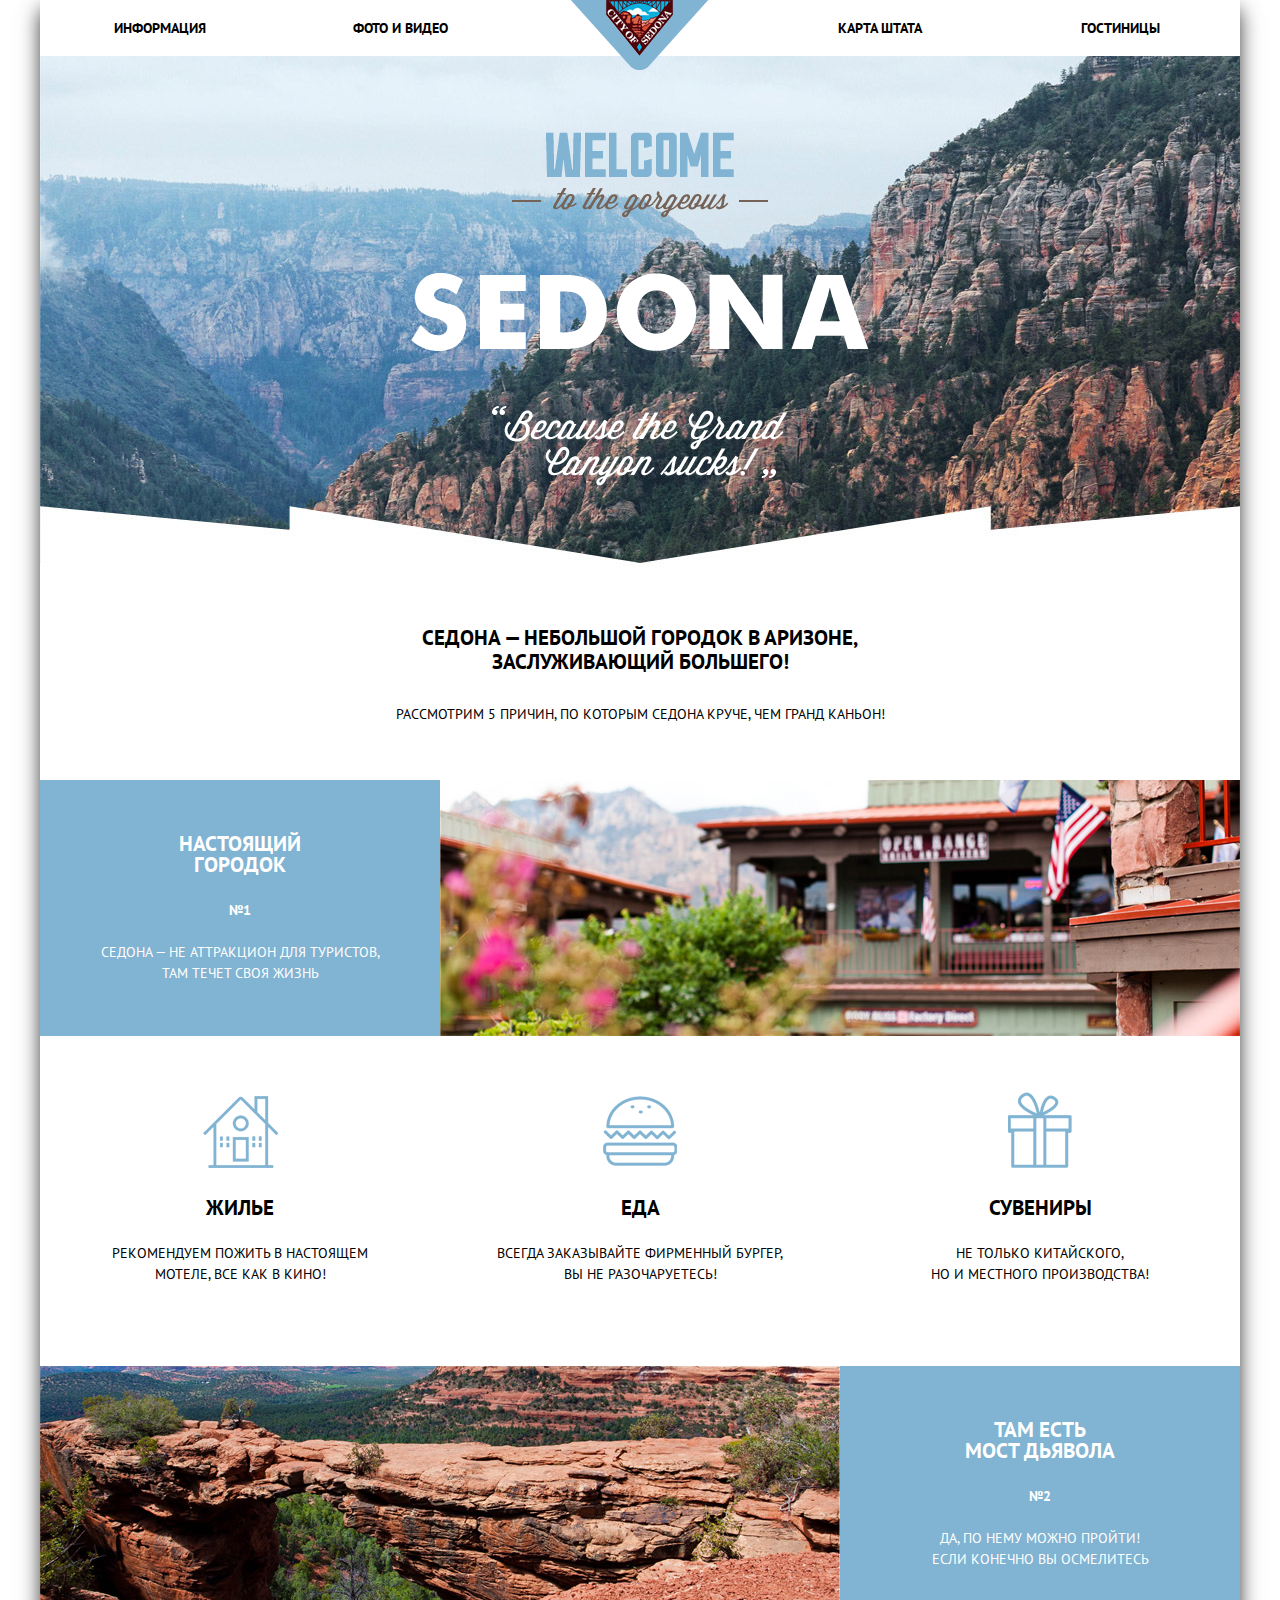
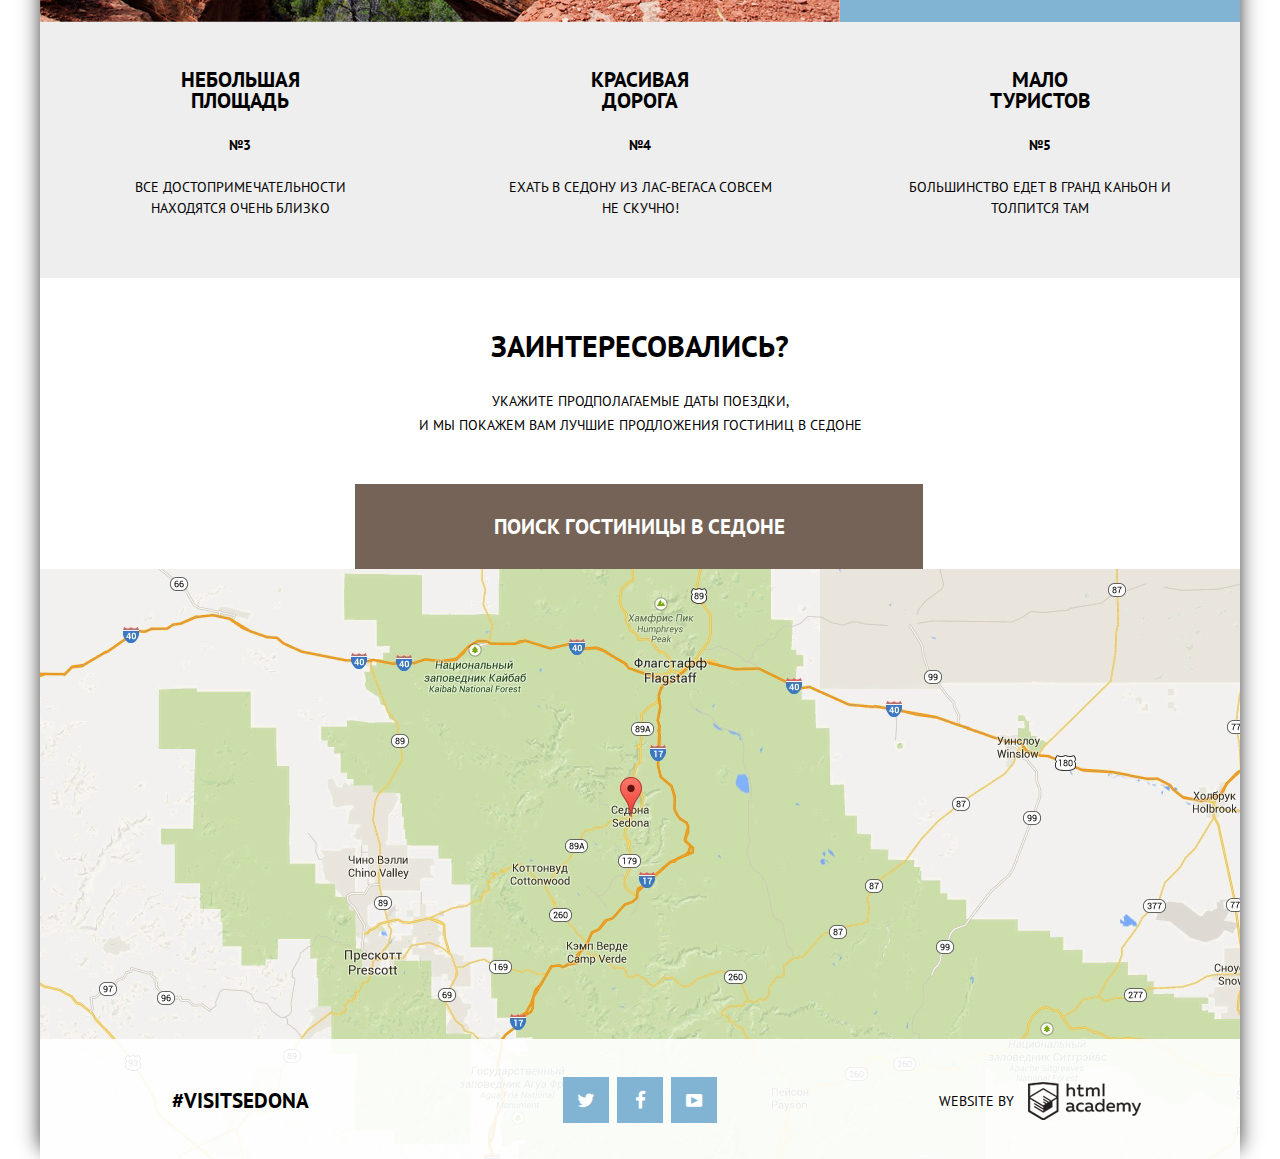
==== index.html @ 4787e0a5 "По замечаниям от 20.02.2016" ====
<!DOCTYPE html>
<html lang="ru">
    <head>
        <meta charset="utf-8">
        <title>HTML Academy: Седона</title>
        <link rel="stylesheet" href="css/normalize.css">
        <link href="https://fonts.googleapis.com/css?family=PT+Sans:400,700&subset=cyrillic,latin" rel="stylesheet" type="text/css">
        <link rel="stylesheet" href="css/stylemin.css">
    </head>
    <body>
        <div class="container">

            <header class="main-header">
                <nav class="main-navigation">
                    <ul class="menu clearfix">
                        <li class="menu-item">
                            <a href="#">Информация</a>
                        </li>
                        <li class="menu-item">
                            <a href="#">Фото и видео</a>
                        </li>
                        <li class="menu-item">
                            <a href="#">Карта штата</a>
                        </li>
                        <li class="menu-item">
                            <a href="catalog.html">Гостиницы</a>
                        </li>
                    </ul>
                </nav>
                <div class="header-logo">
                    <a href="#"><img class="product-img" src="img/logo-top.png" width="138" height="70" alt="City of Sedona"></a>
                </div> 
            </header>

            <main>
                <div class="welcome-to-sedona">
                    <img src="img/Welcome.png" width="256" height="86" alt="Welcome to the gargeous">
                    <img src="img/Sedona.png" width="458" height="78" alt="Sedona">
                    <img src="img/Because.png" width="296" height="80" alt="Because the Grand Canyon sucks">
                    <div class="welcome-to-sedona-title">
                        <h2>Седона — небольшой городок в Аризоне,<br>заслуживающий большего!</h2>
                        <h3>Рассмотрим 5 причин, по которым Седона круче, чем Гранд Каньон!</h3>
                    </div>
                </div>

    
                <div class="benefits-row1 clearfix">
                    <section class="benefits-blue">
                        <h2>Настоящий<br> городок</h2>
                        <span class="benefits-number">№1</span>
                        <h3>Седона — не аттракцион для туристов,<br> там течет своя жизнь</h3>
                    </section>
                    <div class="benefits-picture">
                        <img src="img/picture-row1.jpg" width="800" height="256" alt="House">
                    </div>
                </div>
                <div class="benefits-row2 clearfix">
                    <section class="benefits-white">
                        <div class="benefits-white-picture">
                            <img src="img/icon-house.png" width="75" height="72" alt="house">
                        </div>
                        <h2>Жилье</h2>
                        <h3>Рекомендуем пожить в настоящем<br> мотеле, все как в кино!</h3>
                    </section>
                    <section class="benefits-white">
                        <div class="benefits-white-picture">
                            <img src="img/icon-food.png" width="74" height="70" alt="food">
                        </div>
                        <h2>Еда</h2>
                        <h3>Всегда заказывайте фирменный бургер,<br> вы не разочаруетесь!</h3>
                    </section>
                    <section class="benefits benefits-white">
                        <div class="benefits-white-picture benefits-white-picture-souvenir">
                            <img src="img/icon-souvenir.png" width="64" height="76" alt="present">
                        </div>
                        <h2>Сувениры</h2>
                        <h3>Не только китайского,<br> но и местного производства!</h3>
                    </section>
                </div>   
                <div class="benefits-row3 clearfix">
                    <div class="benefits-picture">
                        <img src="img/picture-row3.jpg" width="800" height="256" alt="bridge">
                    </div>
                    <section class="benefits-blue">
                        <h2>Там есть<br>мост дьявола</h2>
                        <span class="benefits-number">№2</span>
                        <h3>Да, по нему можно пройти!<br> Если конечно вы осмелитесь</h3>
                    </section>
                </div>
                <div class="benefits-row4 clearfix">
                    <section class="benefits-gray">
                        <h2>Небольшая<br>площадь</h2>
                        <span class="benefits-number">№3</span>
                        <h3>Все достопримечательности<br> находятся очень близко</h3>
                    </section>
                    <section class="benefits-gray">
                        <h2>Красивая<br>дорога</h2>
                        <span class="benefits-number">№4</span>
                        <h3>Ехать в Седону из Лас-Вегаса совсем<br> не скучно!</h3>
                    </section>
                    <section class="benefits-gray">
                        <h2>Мало<br>туристов</h2>
                        <span class="benefits-number">№5</span>
                        <h3>Большинство едет в Гранд Каньон и<br> толпится там</h3>
                    </section>
                </div>
            

                <div class="post-benefits">
                    <h1>Заинтересовались?</h1>
                    <h3>Укажите продполагаемые даты поездки,<br>
                        и мы покажем вам лучшие продложения гостиниц в седоне</h3>
                </div>
                <div class="map">
                    <div class="search-hotels">
                        <button class="search-hotels-title">Поиск гостиницы в Седоне</button>
                        <form action="#" method="get">
                            <div class="form-check-in">
                                <label for="check-in-edit">Дата заезда:</label>
                                <input id="check-in-edit" type="text" name="check-in">
                                <span class="icon-calendar"></span>
                            </div>

                            <div class="form-check-out">
                                <label for="check-out-edit">Дата выезда:</label>
                                <input id="check-out-edit" type="text" name="check-out">
                                <span class="icon-calendar"></span>
                            </div>

                            <div class="search-hotels-updown">
                                <label for="adults-edit">Взрослые:</label>
                                <div class="search-hotels-updown-edit">
                                    <button id="down-adults-btn"><span class="icon-minus"></span></button>
                                    <input id="adults-edit" type="text" size="3" name="adults" value="2">
                                    <button id="up-adults-btn"><span class="icon-plus"></span></button>
                                </div>
                            </div>

                            <div class="search-hotels-updown search-hotels-updown-children ">
                                <label for="children-edit">Дети:</label>
                                <div class="search-hotels-updown-edit">
                                    <button id="down-children-btn"><span class="icon-minus"></span></button>
                                    <input id="children-edit" type="text" size="3" name="children" value="0">
                                    <button id="up-children-btn"><span class="icon-plus"></span></button>
                                </div>
                            </div>
                            <input class="btn" type="submit" name="search" value="Найти">  
                        </form>
                    </div>  
                </div> 
            </main> 

            <footer class="main-footer clearfix main-footer-index">
                <section class="footer-visitsedona">
                    <span>#VISITSEDONA</span>
                </section>
                <section class="footer-social">
                    <a class="social-btn" href="#"><span class="icon-twitter"></span></a>
                    <a class="social-btn" href="#"><span class="icon-facebook"></span></a>
                    <a class="social-btn" href="#"><span class="icon-youtube"></span></a>
                </section>
                <section class="footer-copyright">
                    <span>Website by</span>
                    <a class="btn" href="https://htmlacademy.ru">
                    </a> 
                </section>
            </footer>
        </div>
        <script type="text/javascript" src="js/scriptmin.js"></script>
    </body>
</html>
---- css/stylemin.css ----
h2,h3{line-height:21px}body{font-style:normal;font-size:14px;line-height:24px;font-family:"PT Sans",Arial,Helvetica,sans-serif;color:#000;font-weight:700;text-transform:uppercase;margin-top:0;background-color:#fff}@font-face{font-weight:400;font-style:normal;font-family:symbols-sedona;src:url(../fonts/symbols-sedona.woff) format("woff"),url(../fonts/symbols-sedona.woff2) format("woff2")}[class*=" icon-"]::before,[class^=icon-]::before{display:inline-block;width:1em;margin-right:.2em;margin-left:.2em;font-weight:400;line-height:1em;font-family:symbols-sedona;text-align:center;text-transform:none;text-decoration:inherit;font-style:normal;font-variant:normal;speak:none}.search-hotels input.btn,button.search-hotels-title{text-transform:uppercase;border:0;outline:0;text-align:center}.description a,.menu-item a,.social-btn,.sorting-type a{text-decoration:none}.icon-facebook::before{content:"\66"}.icon-twitter::before{content:"\74"}.icon-up-dir::before{content:"\25b2"}.icon-down-dir::before{content:"\25bc"}.icon-star::before{content:"\2605"}.icon-check-off::before{content:"\2610"}.icon-check-on::before{content:"\2611"}.icon-calendar::before{content:"\e800"}.icon-plus::before{content:"\e801"}.icon-minus::before{content:"\e802"}.icon-youtube::before{content:"\f39e"}h1{font-size:30px}h2{font-size:21px}h3{font-weight:400;font-size:14px}.post-benefits h3,.welcome-to-sedona-title h2{line-height:24px}.clearfix::after{content:"";display:table;clear:both}.container{width:1200px;position:relative;padding:0;margin:0 auto;box-shadow:-9px 0 20px -10px #333,9px 0 20px -10px #333}.main-header{background-color:#FFF;height:56px;margin-bottom:0;position:relative}.main-navigation .menu{list-style:none;margin:0;padding:0}.menu-item{float:left;width:20%;text-align:center}.menu-item:nth-child(2){margin-right:20%}.menu-item a{padding:16px 0;color:#000;display:block}.menu-item a:hover{color:#81b3d2}.menu-item a:active{color:#b2b2b2}.main-navigation .active a{color:#9b8d84}.main-navigation .active a:hover{color:#604e43}.main-navigation .active a:active{color:#d6d0cc}.header-logo{position:absolute;top:0;left:50%;margin-left:-69px}.welcome-to-sedona{max-height:723px;background-image:url(../img/background-photo1.jpg);background-repeat:no-repeat;padding-top:1px}.welcome-to-sedona img{display:block;margin-bottom:55px;margin-left:auto;margin-right:auto}.welcome-to-sedona img:first-child{margin-top:75px}.welcome-to-sedona-title{margin-top:140px;text-align:center;height:214px}.welcome-to-sedona-title h3{margin-top:30px}.benefits-blue{background-color:#81b3d2;color:#fff;width:400px;height:256px;float:left;text-align:center;vertical-align:middle}.benefits-blue h2{margin-top:53px;margin-bottom:23px}.benefits-blue h3{margin-top:20px}.benefits-picture{width:800px;height:256px;float:left}.benefits-white{width:400px;height:330px;float:left;text-align:center}.benefits-white-picture{display:inline-block;width:76px;height:76px;margin-top:60px;margin-bottom:8px}.benefits-white-picture-souvenir{margin-top:56px;margin-bottom:12px}.benefits-white h2{margin-bottom:25px}.benefits-gray{width:400px;height:256px;float:left;text-align:center;background-color:#eee}.benefits-gray h2{margin-top:47px;margin-bottom:22px}.benefits-gray h3{margin-top:20px}.post-benefits{height:235px;text-align:center}.post-benefits h1{margin-top:56px;margin-bottom:31px}.search-hotels{position:absolute;top:-85px;left:315px;width:568px;height:481px;margin-left:auto;margin-right:auto;box-shadow:0 0 8px 2px gray,}.form-check-in,.form-check-out,.map{position:relative}button.search-hotels-title{font-size:21px;color:#fff;height:85px;width:100%;background-color:#766357;line-height:26px}.search-hotels form{width:100%;height:396px;display:none;background:#fff}.search-hotels form.show{display:block}.map{background-image:url(../img/map.jpg);height:590px}.search-hotels input.btn{font-size:21px;color:#fff;width:459px;height:58px;background-color:#81b3d2;margin-top:55px;margin-left:55px}.search-hotels input.btn:hover{background-color:#669ec0}.search-hotels input.btn:active{color:rgba(255,255,255,.3);background-color:#5496bd}#check-in-edit,#check-out-edit{width:331px;height:36px;background-color:#f2f2f2;border:0;padding-left:14px;text-transform:uppercase}#check-in-edit:hover,#check-out-edit:hover{background-color:#ebebeb}#check-in-edit:focus,#check-out-edit:focus{background-color:#fff;border:2px solid #e5e5e5;width:327px;height:32px;outline:0}.form-check-in{padding-top:55px;margin-left:56px}#check-in-edit{margin-left:18px}.form-check-out{margin-top:28px;margin-left:55px}#check-out-edit{margin-left:16px}.search-hotels-updown{display:inline-block;margin-top:31px;margin-left:55px}.search-hotels-updown-edit{display:inline-block;padding:6px 4px;background-color:#f2f2f2;margin-left:38px}.search-hotels-updown-children{margin-left:48px}.search-hotels-updown-children .search-hotels-updown-edit{margin-left:25px}.search-hotels-updown-edit button,.search-hotels-updown-edit input{border:none;background-color:#f2f2f2;text-align:center}.form-check-in .icon-calendar,.form-check-out .icon-calendar{font-size:21px;color:#c2c2c2;position:absolute;line-height:36px;right:60px;cursor:pointer}.icon-calendar:hover,.icon-minus:hover,.icon-plus:hover{color:#000}.icon-calendar:active,.icon-minus:active,.icon-plus:active{color:#81b3d2}.search-hotels-updown-edit button{cursor:pointer;outline:0}.search-hotels-updown-edit span{font-size:14px;color:#a9a9a9}.main-footer-index{background-color:rgba(255,255,255,.9);position:absolute;bottom:0}.main-footer{width:1200px;padding:33px 0;height:54px}.footer-social,.footer-visitsedona{width:400px;float:left;text-align:center}.footer-visitsedona{display:block;margin-top:17px;font-size:21px}.footer-social{margin-top:5px}.social-btn{display:inline-block;width:46px;height:46px;margin:0 2px;font-size:0;vertical-align:top;background:#81b3d2;color:#fff;text-align:center;outline:0}.social-btn:hover{background-color:#669ec0}.social-btn:active{color:rgba(255,255,255,.3);background-color:#5496bd}.social-btn span{font-size:19px;line-height:46px}.footer-copyright{float:left;width:400px;min-height:50px;text-align:center;margin-top:10px}.footer-copyright span{vertical-align:middle;margin-right:10px;font-weight:400}.footer-copyright a.btn{vertical-align:middle;background:url(../img/htmlacademy.png) no-repeat;display:inline-block;width:113px;height:38px}.footer-copyright a.btn:hover{background:url(../img/htmlacademyblue.png) no-repeat}.footer-copyright a.btn:active{background:url(../img/htmlacademygray.png) no-repeat}.filters{background-image:url(../img/filter-background1.jpg);color:#fff;min-height:217px}.filters h2{font-size:16px;margin-top:28px}.form-control input[type=checkbox]{display:none}.form-control input[type=checkbox]+label{display:block;margin:25px 0;line-height:21px;padding-left:39px;position:relative;cursor:pointer;font-weight:400}.form-control input[type=checkbox]+label::before{content:"\2610";font-family:symbols-sedona;font-size:26px;position:absolute;top:0;left:0}.form-control input[type=checkbox]:checked+label::before{content:"\2611"}.filter-infrastructure{width:240px;margin-left:73px;float:left;margin-right:15px}.filter-property-type{width:275px;float:left;margin-right:197px}.filter-range{width:320px;margin-right:72px;margin-top:28px;float:right;color:#fff;text-transform:uppercase}.filter-range-title{margin-bottom:9px;margin-left:-9px;font-weight:600;font-size:16px;line-height:21px}.price-controls{position:relative;height:33px;margin-bottom:20px;font-size:0;border:2px solid #fff;border-radius:2px}.price-controls::after{content:"";position:absolute;top:50%;left:50%;width:2px;height:22px;background:#fff;transform:translate(-50%,-50%)}.price-controls label{display:inline-block;font-weight:400;font-size:14px;line-height:30px;vertical-align:top;cursor:pointer}.price-controls .max-price,.price-controls .min-price{width:88px;padding-left:65px}.price-controls input{width:50px;margin:0;color:inherit;font:inherit;background:0 0;border:none;outline:0}.range-controls{position:relative;margin-bottom:32px}.range-controls .scale{height:2px;background:rgba(255,255,255,.3)}.range-controls .bar{width:80%;height:2px;background:#fff}.range-toggle{position:absolute;top:-9px;width:4px;height:4px;background:#ababab;border:8px solid #fff;border-radius:50%;box-shadow:0 2px 1px 0 rgba(0,1,1,.2);cursor:pointer}.range-toggle:hover{background:#1c4f80}.range-toggle-min{left:0}.range-toggle-max{left:80%}.btn-transparent{display:block;margin:0 auto;padding:6px 33px;font-size:14px;line-height:20px;color:#fff;text-transform:uppercase;background:0 0;border:2px solid #fff;border-radius:2px;outline:0;cursor:pointer}.btn-transparent:hover{color:#000;background:#fff}.sorting{width:1062px;padding:31px 66px 31px 72px;vertical-align:middle;border-bottom:1px solid #e5e5e5}.sorting h2{margin:0 45px 0 0;width:120px;float:left}.sorting-type{width:680px;float:left}.sorting-type h4{font-size:12px;display:inline;margin-right:35px}.sorting-type ul{display:inline;margin:0;padding:0;list-style:none}.sorting-type li{display:inline-block;font-size:12px;line-height:18px;text-align:center}.sorting-type a{display:block;margin-right:30px;color:#cbcbcb;border-bottom:1px dotted #81b3d2}.sorting-type a:hover{color:#81b3d2}.sorting-type a:active{color:#000;border:none}.sorting-type-active a{color:#81b3d2;border:none}.sort-asc-dsc{float:right;width:200px;margin:0;font-size:23px;text-align:right}.sort-asc-dsc a{color:#ccc}.sort-asc-dsc a:hover{color:#000}.sort-asc-dsc .sort-asc-dsc-active,.sort-asc-dsc a:active{color:#81b3d2}.sort-asc-dsc .icon-down-dir{margin-left:-17px}.search-result-item{position:relative;padding:26px 72px;border-bottom:1px solid #e5e5e5}.search-result-item .search-result-img{display:inline-block;width:134px;margin-right:28px}.search-result-item .description{display:inline-block;vertical-align:top;position:relative;height:90px;min-width:563px}.description h2{font-size:21px;line-height:1em;font-weight:700;margin-top:-1px;margin-bottom:9px}.description span,.discription-button button{font-size:14px;font-weight:400}.description a{color:#000}.description a:hover{color:#81b3d2}.description a:active{color:#c2c2c2}.description-span-item1{margin-right:33px}.description-span-item2{margin-right:58px}.description-span-item3{margin-right:15px}.discription-button{position:absolute;bottom:0}.discription-button button{height:27px;padding:0 15px;line-height:21px;font-family:"PT Sans",Arial,sans-serif;color:#fff;border:none;outline:0;cursor:pointer;margin-right:5px;text-transform:uppercase}.discription-button .blue{background-color:#81b3d2}.discription-button .blue:hover{background-color:#669ec0}.discription-button .blue:active{color:rgba(255,255,255,.3);background-color:#5496bd}.discription-button .brown{background-color:#766357}.discription-button .brown:hover{background-color:#604e43}.discription-button .brown:active{color:rgba(255,255,255,.3);background-color:#503e33}.search-result-item .rating{vertical-align:top;position:absolute;height:90px;right:72px;display:inline-block;text-align:right}.search-result-item .rating-star{text-align:right;color:#81b3d2}.search-result-item .icon-star{font-size:18px;margin-left:-7px}.search-result-item .rating-score{background-color:#f2f2f2;color:#8b8b8b;font-size:14px;font-weight:400;line-height:21px;padding:0 15px;position:absolute;bottom:0;right:0}
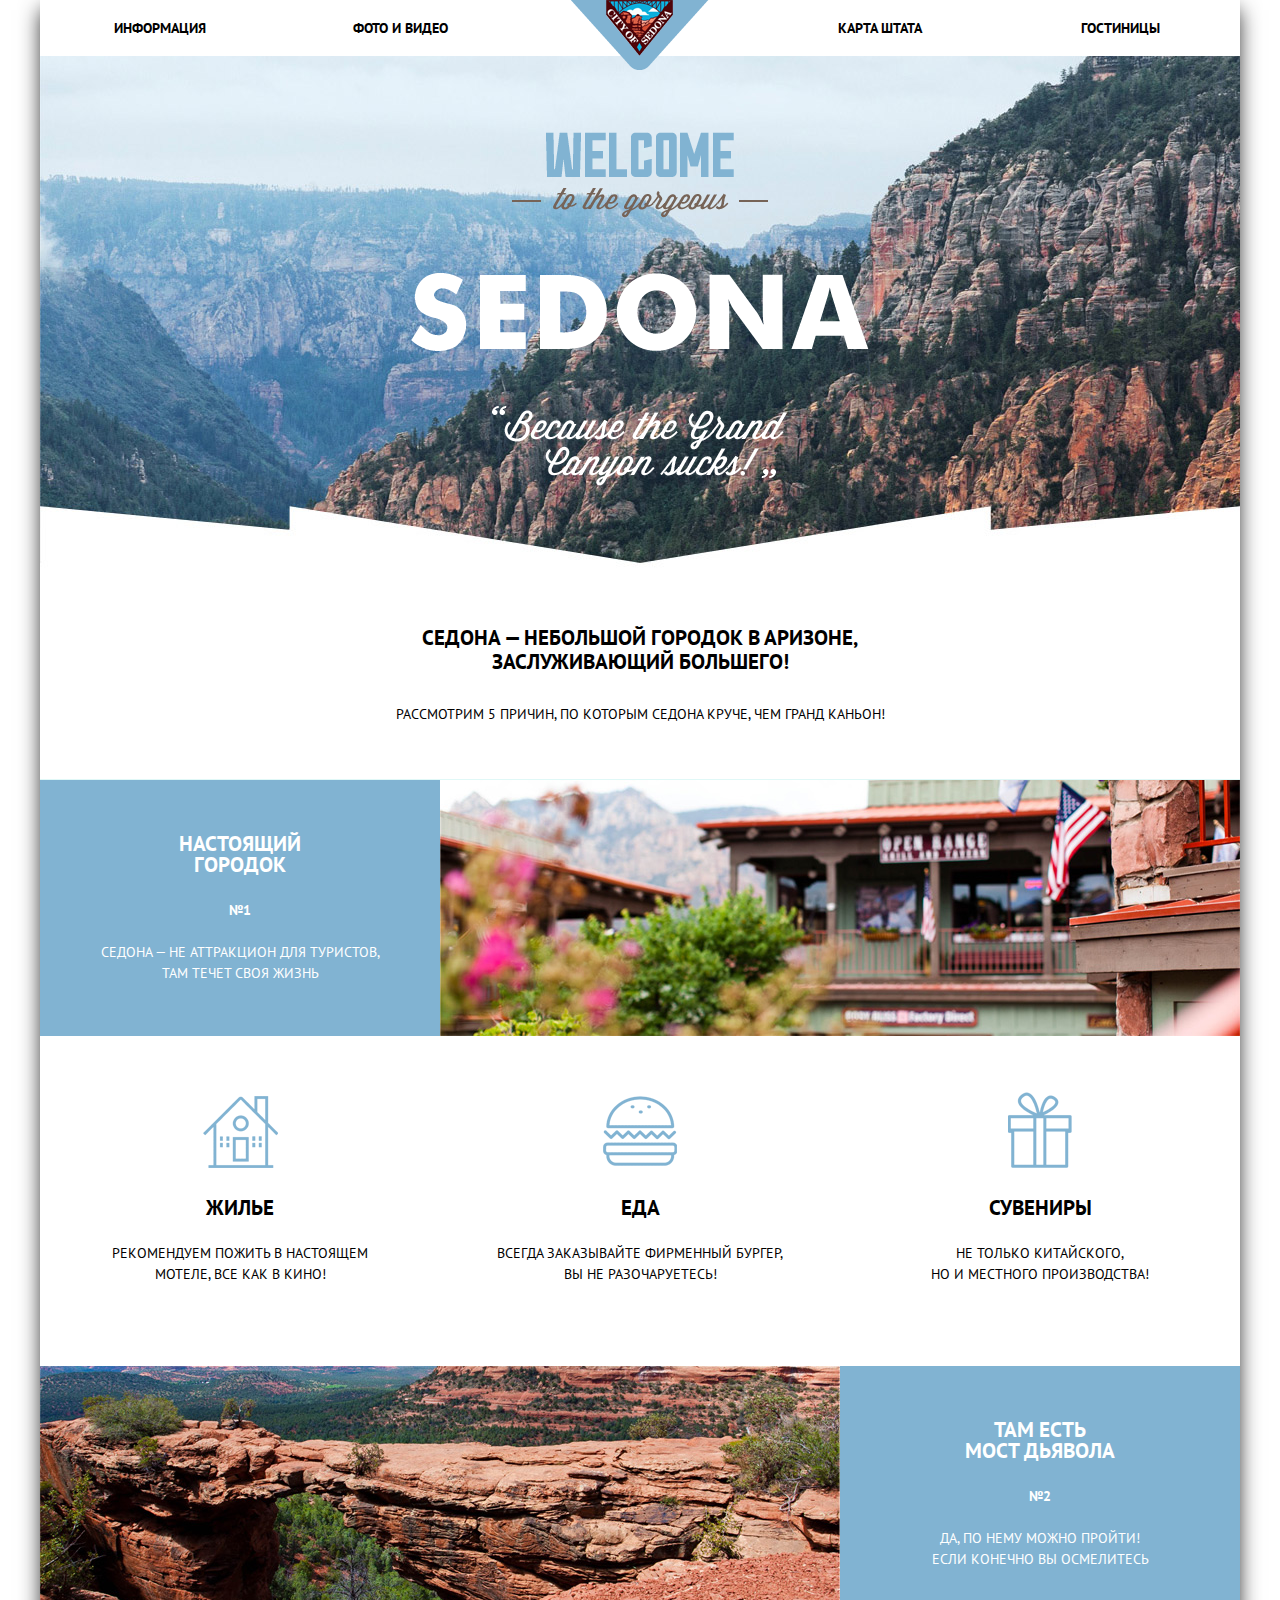
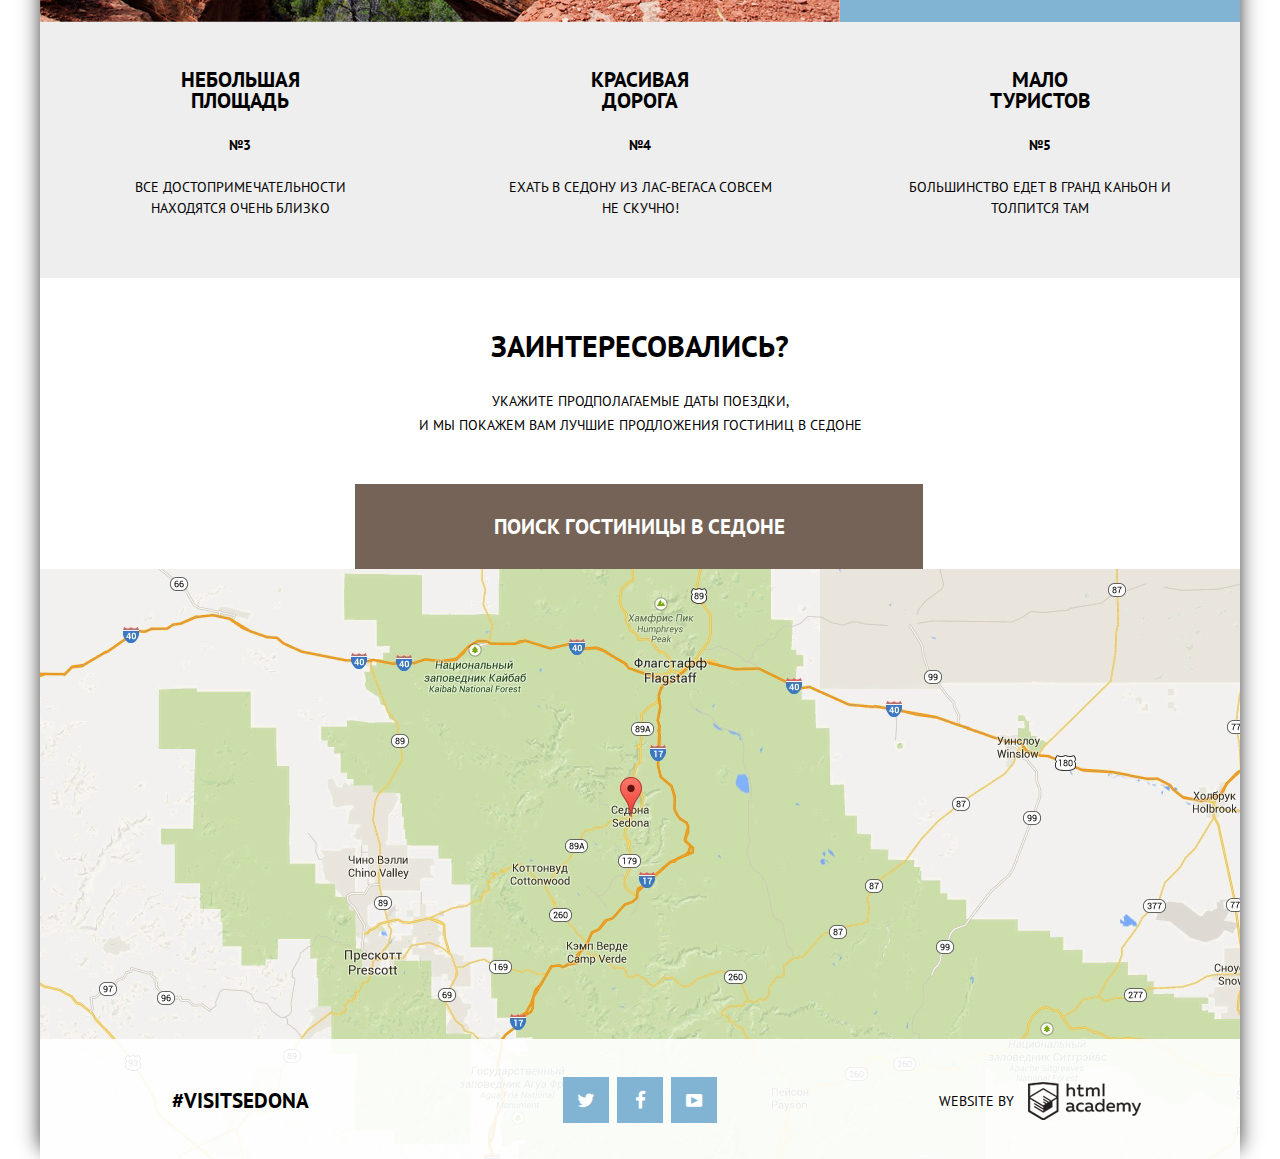
==== commit 0d1a0a1d: "Замечания" ====
--- a/index.html
+++ b/index.html
@@ -5,7 +5,7 @@
         <title>HTML Academy: Седона</title>
         <link rel="stylesheet" href="css/normalize.css">
         <link href="https://fonts.googleapis.com/css?family=PT+Sans:400,700&subset=cyrillic,latin" rel="stylesheet" type="text/css">
-        <link rel="stylesheet" href="css/stylemin.css">
+        <link rel="stylesheet" href="css/style.min.css">
     </head>
     <body>
         <div class="container">
@@ -166,6 +166,6 @@
                 </section>
             </footer>
         </div>
-        <script type="text/javascript" src="js/scriptmin.js"></script>
+        <script type="text/javascript" src="js/script.min.js"></script>
     </body>
 </html>
--- a/css/style.min.css
+++ b/css/style.min.css
@@ -0,0 +1 @@
+h2,h3{line-height:21px}body{font-style:normal;font-size:14px;line-height:24px;font-family:"PT Sans",Arial,Helvetica,sans-serif;color:#000;font-weight:700;text-transform:uppercase;margin-top:0;background-color:#fff}@font-face{font-weight:400;font-style:normal;font-family:symbols-sedona;src:url(../fonts/symbols-sedona.woff) format("woff"),url(../fonts/symbols-sedona.woff2) format("woff2")}[class*=" icon-"]::before,[class^=icon-]::before{display:inline-block;width:1em;margin-right:.2em;margin-left:.2em;font-weight:400;line-height:1em;font-family:symbols-sedona;text-align:center;text-transform:none;text-decoration:inherit;font-style:normal;font-variant:normal;speak:none}.search-hotels input.btn,button.search-hotels-title{text-transform:uppercase;border:0;outline:0;text-align:center}.description a,.menu-item a,.social-btn,.sorting-type a{text-decoration:none}.icon-facebook::before{content:"\66"}.icon-twitter::before{content:"\74"}.icon-up-dir::before{content:"\25b2"}.icon-down-dir::before{content:"\25bc"}.icon-star::before{content:"\2605"}.icon-check-off::before{content:"\2610"}.icon-check-on::before{content:"\2611"}.icon-calendar::before{content:"\e800"}.icon-plus::before{content:"\e801"}.icon-minus::before{content:"\e802"}.icon-youtube::before{content:"\f39e"}h1{font-size:30px}h2{font-size:21px}h3{font-weight:400;font-size:14px}.post-benefits h3,.welcome-to-sedona-title h2{line-height:24px}.clearfix::after{content:"";display:table;clear:both}.container{width:1200px;position:relative;padding:0;margin:0 auto;box-shadow:-9px 0 20px -10px #333,9px 0 20px -10px #333}.main-header{background-color:#FFF;color:#000;height:56px;margin-bottom:0;position:relative}.main-navigation .menu{list-style:none;margin:0;padding:0}.menu-item{float:left;width:20%;text-align:center}.menu-item:nth-child(2){margin-right:20%}.menu-item a{padding:16px 0;color:#000;display:block}.menu-item a:hover{color:#81b3d2}.menu-item a:active{color:#b2b2b2}.main-navigation .active a{color:#9b8d84}.main-navigation .active a:hover{color:#604e43}.main-navigation .active a:active{color:#d6d0cc}.header-logo{position:absolute;top:0;left:50%;margin-left:-69px}.welcome-to-sedona{max-height:723px;background-color:#E0F8F7;background-image:url(../img/background-photo1.jpg);background-repeat:no-repeat;padding-top:1px}.welcome-to-sedona img{display:block;margin-bottom:55px;margin-left:auto;margin-right:auto}.welcome-to-sedona img:first-child{margin-top:75px}.welcome-to-sedona-title{margin-top:140px;text-align:center;height:214px}.welcome-to-sedona-title h3{margin-top:30px}.benefits-blue{background-color:#81b3d2;color:#fff;width:400px;height:256px;float:left;text-align:center;vertical-align:middle}.benefits-blue h2{margin-top:53px;margin-bottom:23px}.benefits-blue h3{margin-top:20px}.benefits-picture{width:800px;height:256px;float:left}.benefits-white{width:400px;height:330px;float:left;text-align:center}.benefits-white-picture{display:inline-block;width:76px;height:76px;margin-top:60px;margin-bottom:8px}.benefits-white-picture-souvenir{margin-top:56px;margin-bottom:12px}.benefits-white h2{margin-bottom:25px}.benefits-gray{width:400px;height:256px;float:left;text-align:center;background-color:#eee}.benefits-gray h2{margin-top:47px;margin-bottom:22px}.benefits-gray h3{margin-top:20px}.post-benefits{height:235px;text-align:center}.post-benefits h1{margin-top:56px;margin-bottom:31px}.search-hotels{position:absolute;top:-85px;left:315px;width:568px;height:481px;margin-left:auto;margin-right:auto}.form-check-in,.form-check-out,.map{position:relative}button.search-hotels-title{font-size:21px;color:#fff;height:85px;width:100%;background-color:#766357;line-height:26px}.search-hotels form{width:100%;height:396px;display:none;background:#fff;box-shadow:1px 1px 20px 2px #333}.search-hotels form.show{display:block}.map{background-image:url(../img/map.jpg);height:590px}.search-hotels input.btn{font-size:21px;color:#fff;width:459px;height:58px;background-color:#81b3d2;margin-top:55px;margin-left:55px}.search-hotels input.btn:hover{background-color:#669ec0}.search-hotels input.btn:active{color:rgba(255,255,255,.3);background-color:#5496bd}#check-in-edit,#check-out-edit{width:331px;height:36px;background-color:#f2f2f2;border:0;padding-left:14px;text-transform:uppercase}#check-in-edit:hover,#check-out-edit:hover{background-color:#ebebeb}#check-in-edit:focus,#check-out-edit:focus{background-color:#fff;border:2px solid #e5e5e5;width:327px;height:32px;outline:0}.form-check-in{padding-top:55px;margin-left:56px}#check-in-edit{margin-left:18px}.form-check-out{margin-top:28px;margin-left:55px}#check-out-edit{margin-left:16px}.search-hotels-updown{display:inline-block;margin-top:31px;margin-left:55px}.search-hotels-updown-edit{display:inline-block;padding:6px 4px;background-color:#f2f2f2;margin-left:38px}.search-hotels-updown-children{margin-left:48px}.search-hotels-updown-children .search-hotels-updown-edit{margin-left:25px}.search-hotels-updown-edit button,.search-hotels-updown-edit input{border:none;background-color:#f2f2f2;text-align:center}.form-check-in .icon-calendar,.form-check-out .icon-calendar{font-size:21px;color:#c2c2c2;position:absolute;line-height:36px;right:60px;cursor:pointer}.icon-calendar:hover,.icon-minus:hover,.icon-plus:hover{color:#000}.icon-calendar:active,.icon-minus:active,.icon-plus:active{color:#81b3d2}.search-hotels-updown-edit button{cursor:pointer;outline:0}.search-hotels-updown-edit span{font-size:14px;color:#a9a9a9}.main-footer-index{background-color:rgba(255,255,255,.9);position:absolute;bottom:0}.main-footer{width:1200px;padding:33px 0;height:54px}.footer-social,.footer-visitsedona{width:400px;float:left;text-align:center}.footer-visitsedona{display:block;margin-top:17px;font-size:21px}.footer-social{margin-top:5px}.social-btn{display:inline-block;width:46px;height:46px;margin:0 2px;font-size:0;vertical-align:top;background:#81b3d2;color:#fff;text-align:center;outline:0}.social-btn:hover{background-color:#669ec0}.social-btn:active{color:rgba(255,255,255,.3);background-color:#5496bd}.social-btn span{font-size:19px;line-height:46px}.footer-copyright{float:left;width:400px;min-height:50px;text-align:center;margin-top:10px}.footer-copyright span{vertical-align:middle;margin-right:10px;font-weight:400}.footer-copyright a.btn{vertical-align:middle;background:url(../img/htmlacademy.png) no-repeat;display:inline-block;width:113px;height:38px}.footer-copyright a.btn:hover{background:url(../img/htmlacademyblue.png) no-repeat}.footer-copyright a.btn:active{background:url(../img/htmlacademygray.png) no-repeat}.filters{background-image:url(../img/filter-background1.jpg);color:#fff;min-height:217px}.filters h2{font-size:16px;margin-top:28px}.form-control input[type=checkbox]{display:none}.form-control input[type=checkbox]+label{display:block;margin:25px 0;line-height:21px;padding-left:39px;position:relative;cursor:pointer;font-weight:400}.form-control input[type=checkbox]+label::before{content:"\2610";font-family:symbols-sedona;font-size:26px;position:absolute;top:0;left:0}.form-control input[type=checkbox]:checked+label::before{content:"\2611"}.filter-infrastructure{width:240px;margin-left:73px;float:left;margin-right:15px}.filter-property-type{width:275px;float:left;margin-right:197px}.filter-range{width:320px;margin-right:72px;margin-top:28px;float:right;color:#fff;text-transform:uppercase}.filter-range-title{margin-bottom:9px;margin-left:-9px;font-weight:600;font-size:16px;line-height:21px}.price-controls{position:relative;height:33px;margin-bottom:20px;font-size:0;border:2px solid #fff;border-radius:2px}.price-controls::after{content:"";position:absolute;top:50%;left:50%;width:2px;height:22px;background:#fff;transform:translate(-50%,-50%)}.price-controls label{display:inline-block;font-weight:400;font-size:14px;line-height:30px;vertical-align:top;cursor:pointer}.price-controls .max-price,.price-controls .min-price{width:88px;padding-left:65px}.price-controls input{width:50px;margin:0;color:inherit;font:inherit;background:0 0;border:none;outline:0}.range-controls{position:relative;margin-bottom:32px}.range-controls .scale{height:2px;background:rgba(255,255,255,.3)}.range-controls .bar{width:80%;height:2px;background:#fff}.range-toggle{position:absolute;top:-9px;width:4px;height:4px;background:#ababab;border:8px solid #fff;border-radius:50%;box-shadow:0 2px 1px 0 rgba(0,1,1,.2);cursor:pointer}.range-toggle:hover{background:#1c4f80}.range-toggle-min{left:0}.range-toggle-max{left:80%}.btn-transparent{display:block;margin:0 auto;padding:6px 33px;font-size:14px;line-height:20px;color:#fff;text-transform:uppercase;background:0 0;border:2px solid #fff;border-radius:2px;outline:0;cursor:pointer}.btn-transparent:hover{color:#000;background:#fff}.sorting{width:1062px;padding:31px 66px 31px 72px;vertical-align:middle;border-bottom:1px solid #e5e5e5}.sorting h2{margin:0 45px 0 0;width:120px;float:left}.sorting-type{width:680px;float:left}.sorting-type h4{font-size:12px;display:inline;margin-right:35px}.sorting-type ul{display:inline;margin:0;padding:0;list-style:none}.sorting-type li{display:inline-block;font-size:12px;line-height:18px;text-align:center}.sorting-type a{display:block;margin-right:30px;color:#cbcbcb;border-bottom:1px dotted #81b3d2}.sorting-type a:hover{color:#81b3d2}.sorting-type a:active{color:#000;border:none}.sorting-type-active a{color:#81b3d2;border:none}.sort-asc-dsc{float:right;width:200px;margin:0;font-size:23px;text-align:right}.sort-asc-dsc a{color:#ccc}.sort-asc-dsc a:hover{color:#000}.sort-asc-dsc .sort-asc-dsc-active,.sort-asc-dsc a:active{color:#81b3d2}.sort-asc-dsc .icon-down-dir{margin-left:-17px}.search-result-item{position:relative;padding:26px 72px;border-bottom:1px solid #e5e5e5}.search-result-item .search-result-img{display:inline-block;width:134px;margin-right:28px}.search-result-item .description{display:inline-block;vertical-align:top;position:relative;height:90px;min-width:563px}.description h2{font-size:21px;line-height:1em;font-weight:700;margin-top:-1px;margin-bottom:9px}.description span,.discription-button button{font-size:14px;font-weight:400}.description a{color:#000}.description a:hover{color:#81b3d2}.description a:active{color:#c2c2c2}.description-span-item1{margin-right:33px}.description-span-item2{margin-right:58px}.description-span-item3{margin-right:15px}.discription-button{position:absolute;bottom:0}.discription-button button{padding:2px 16px;line-height:21px;font-family:"PT Sans",Arial,sans-serif;color:#fff;border:none;outline:0;cursor:pointer;margin-right:5px;text-transform:uppercase}.discription-button .blue{background-color:#81b3d2}.discription-button .blue:hover{background-color:#669ec0}.discription-button .blue:active{color:rgba(255,255,255,.3);background-color:#5496bd}.discription-button .brown{background-color:#766357}.discription-button .brown:hover{background-color:#604e43}.discription-button .brown:active{color:rgba(255,255,255,.3);background-color:#503e33}.search-result-item .rating{vertical-align:top;position:absolute;height:90px;right:72px;display:inline-block;text-align:right}.search-result-item .rating-star{text-align:right;color:#81b3d2}.search-result-item .icon-star{font-size:18px;margin-left:-7px}.search-result-item .rating-score{background-color:#f2f2f2;color:#8b8b8b;font-size:14px;font-weight:400;line-height:21px;padding:0 15px;position:absolute;bottom:0;right:0}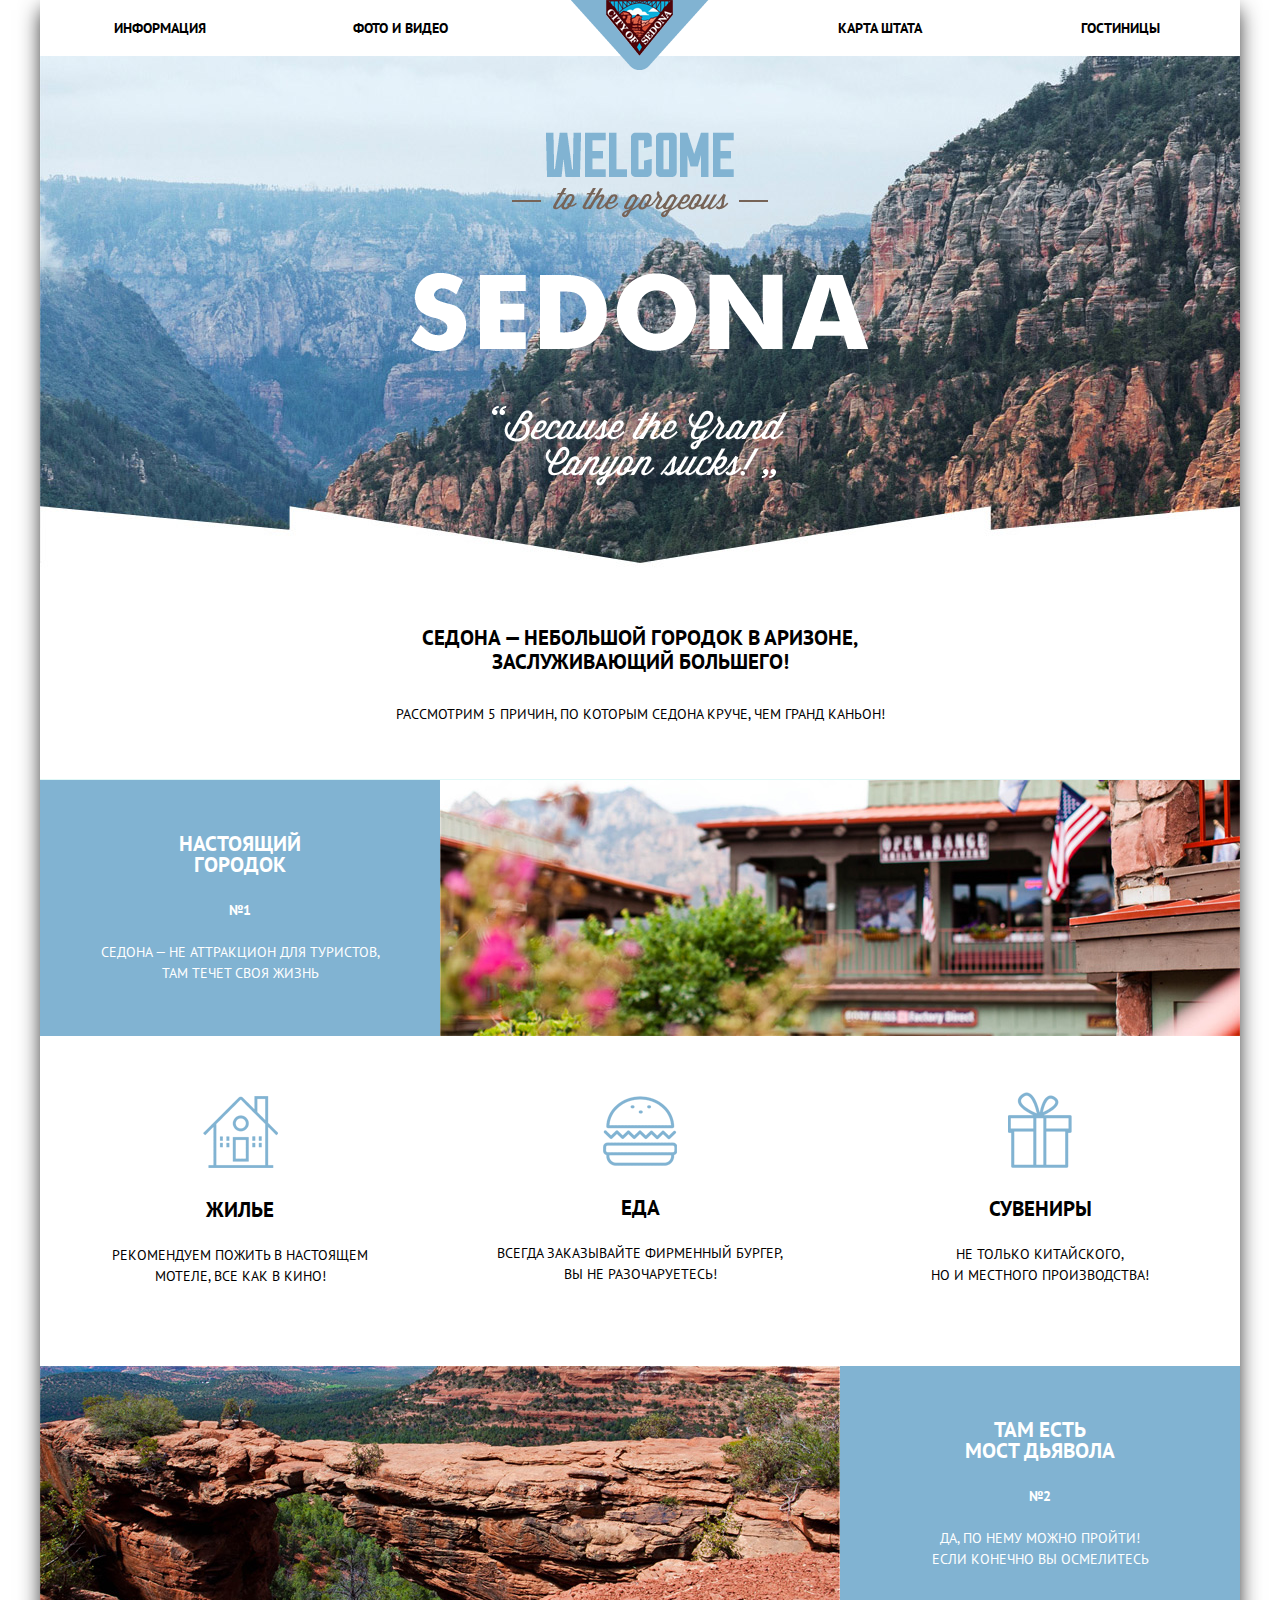
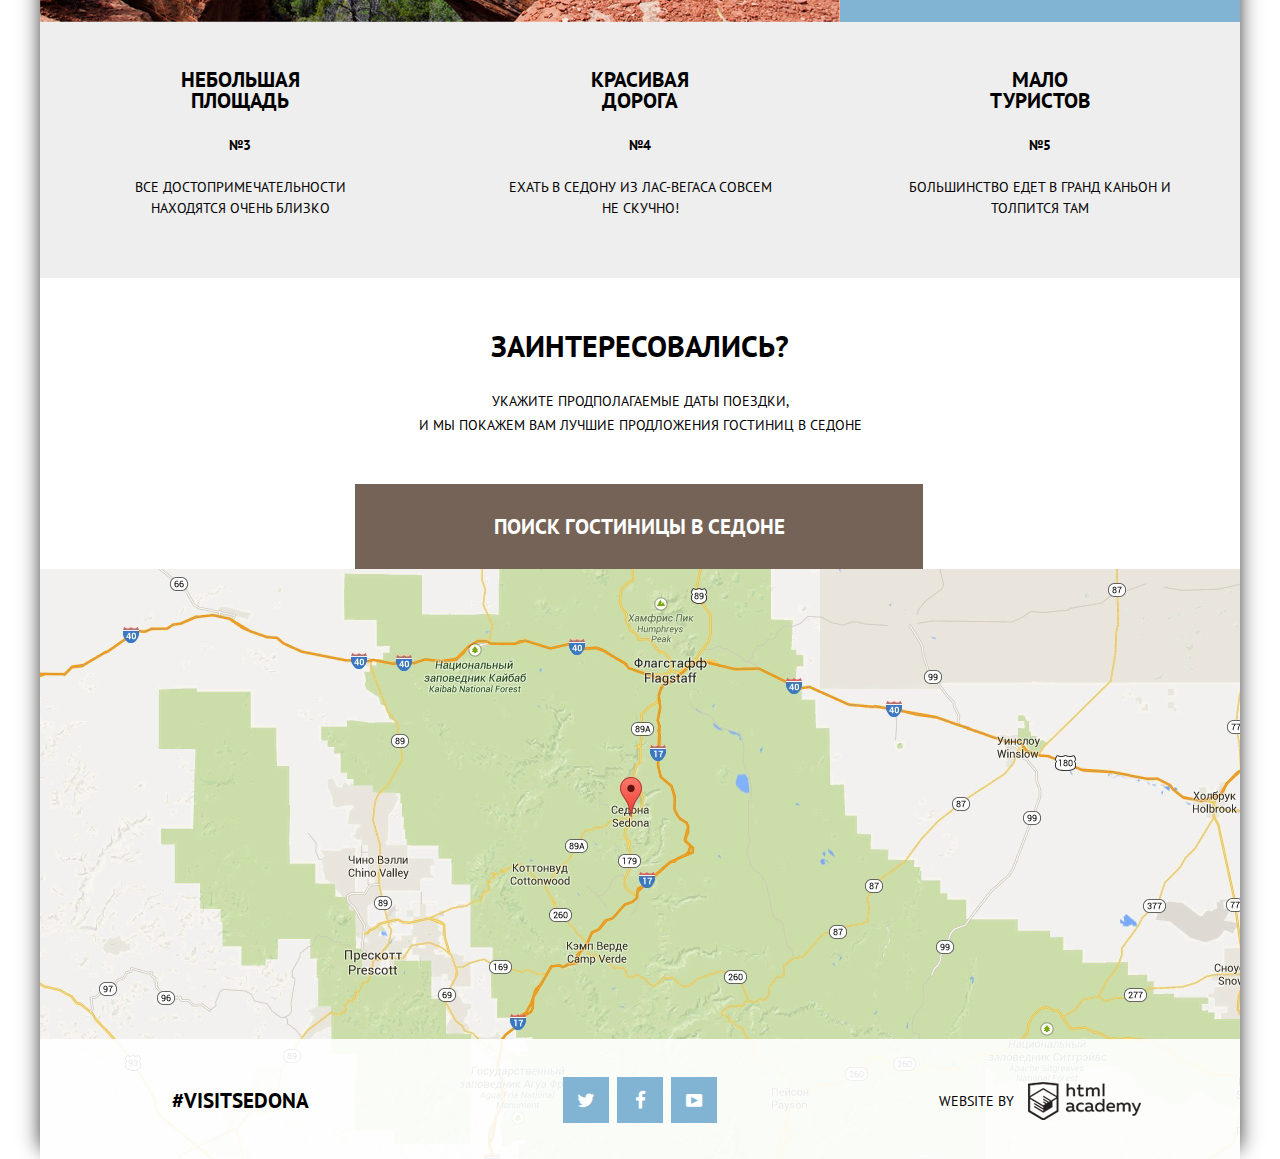
==== commit 249fe52a: "Б4 пункт 3" ====
--- a/index.html
+++ b/index.html
@@ -5,7 +5,7 @@
         <title>HTML Academy: Седона</title>
         <link rel="stylesheet" href="css/normalize.css">
         <link href="https://fonts.googleapis.com/css?family=PT+Sans:400,700&subset=cyrillic,latin" rel="stylesheet" type="text/css">
-        <link rel="stylesheet" href="css/style.min.css">
+        <link rel="stylesheet" href="css/style.css">
     </head>
     <body>
         <div class="container">
@@ -55,24 +55,15 @@
                     </div>
                 </div>
                 <div class="benefits-row2 clearfix">
-                    <section class="benefits-white">
-                        <div class="benefits-white-picture">
-                            <img src="img/icon-house.png" width="75" height="72" alt="house">
-                        </div>
+                    <section class="benefits-white sprite-icon-house">
                         <h2>Жилье</h2>
                         <h3>Рекомендуем пожить в настоящем<br> мотеле, все как в кино!</h3>
                     </section>
-                    <section class="benefits-white">
-                        <div class="benefits-white-picture">
-                            <img src="img/icon-food.png" width="74" height="70" alt="food">
-                        </div>
+                    <section class="benefits-white sprite-icon-food">
                         <h2>Еда</h2>
                         <h3>Всегда заказывайте фирменный бургер,<br> вы не разочаруетесь!</h3>
                     </section>
-                    <section class="benefits benefits-white">
-                        <div class="benefits-white-picture benefits-white-picture-souvenir">
-                            <img src="img/icon-souvenir.png" width="64" height="76" alt="present">
-                        </div>
+                    <section class=" benefits-white sprite-souvenirs">
                         <h2>Сувениры</h2>
                         <h3>Не только китайского,<br> но и местного производства!</h3>
                     </section>
--- a/css/style.css
+++ b/css/style.css
@@ -0,0 +1,949 @@
+body {
+    font-style: normal;
+    font-size: 14px;
+    line-height: 24px;
+    font-family: "PT Sans", "Arial", "Helvetica", sans-serif;
+    color: black;
+    font-weight: bold;
+    text-transform: uppercase;
+    margin-top: 0;
+    background-color: white;
+}
+@font-face {
+    font-weight: normal;
+    font-style: normal;
+    font-family: "symbols-sedona";
+    src: url("../fonts/symbols-sedona.woff") format("woff"),
+    url("../fonts/symbols-sedona.woff2") format("woff2");
+}
+
+[class^="icon-"]::before,
+[class*=" icon-"]::before {
+    display: inline-block;
+    width: 1em;
+    margin-right: 0.2em;
+    margin-left: 0.2em;
+    font-weight: normal;
+    line-height: 1em;
+    font-family: "symbols-sedona";
+    text-align: center;
+    text-transform: none;
+    text-decoration: inherit;
+    font-style: normal;
+    font-variant: normal;
+    speak: none;
+}
+
+.icon-facebook::before { content: "\66"; } /* "f" */
+.icon-twitter::before { content: "\74"; } /* "t" */
+.icon-up-dir::before { content: "\25b2"; } /* "▲" */
+.icon-down-dir::before { content: "\25bc"; } /* "▼" */
+.icon-star::before { content: "\2605"; } /* "★" */
+.icon-check-off::before { content: "\2610"; } /* "☐" */
+.icon-check-on::before { content: "\2611"; } /* "☑" */
+.icon-calendar::before { content: "\e800"; } /* "" */
+.icon-plus::before { content: "\e801"; } /* "" */
+.icon-minus::before { content: "\e802"; } /* "" */
+.icon-youtube::before { content: "\f39e"; } /* "" */
+
+
+h1 {
+    font-size: 30px;
+}
+
+h2 {
+    font-size: 21px;
+    line-height: 21px;
+}
+
+h3 {
+    font-weight: normal;
+    line-height: 21px;
+    font-size: 14px;
+}
+
+/*сетка для главной страницы*/
+.clearfix::after {
+    content: "";
+    display: table;
+    clear: both;
+}
+
+.container {
+    width: 1200px;
+    position: relative;
+    padding: 0px;
+    margin: 0 auto;
+    box-shadow: -9px 0 20px -10px #333, 
+                            9px 0 20px    -10px #333;
+}
+
+.main-header {
+    background-color: #FFFFFF;
+    color: #000000;
+    height: 56px;
+    margin-bottom: 0px;
+    position: relative;
+}
+
+.main-navigation .menu {
+    list-style: none;
+    margin: 0;
+    padding: 0;
+}
+
+.menu-item {
+    float: left;
+    width: 20%;
+    text-align: center;
+}
+
+.menu-item:nth-child(2) {
+    margin-right: 20%;
+}
+
+.menu-item a {
+    padding: 16px 0;
+    text-decoration: none;
+    color: #000000;
+    display: block;
+}
+
+.menu-item a:hover {
+    color: #81b3d2;
+}
+
+.menu-item a:active {
+    color: #b2b2b2;
+}
+
+.menu-item-active a{
+    color: #9b8d84;
+}
+.menu-item-active a:hover {
+    color: #604e43;
+}
+.menu-item-active a:active {
+    color: #d6d0cc;
+}
+
+.header-logo {
+    position: absolute;
+    top: 0;
+    left: 50%;
+    margin-left: -69px;
+}
+
+.welcome-to-sedona{
+    max-height: 723px;
+    background-color: #E0F8F7;
+    background-image: url("../img/background-photo1.jpg");
+    background-repeat: no-repeat;
+    padding-top: 1px;
+}
+
+.welcome-to-sedona img {
+    display:block;
+    margin-bottom: 55px;
+    margin-left: auto;
+    margin-right: auto;
+}
+.welcome-to-sedona img:first-child {
+    margin-top: 75px;
+}
+
+.welcome-to-sedona-title {
+    margin-top: 140px;
+    text-align: center;
+    height: 214px;
+}
+
+.welcome-to-sedona-title h2 {
+    line-height: 24px;
+}
+
+.welcome-to-sedona-title h3 {
+    margin-top: 30px;
+}
+
+.benefits-blue {
+    background-color: #81b3d2;
+    color: white;
+    width: 400px;
+    height: 256px; 
+    float: left;
+    text-align: center;
+    vertical-align: middle;
+}
+
+.benefits-blue h2 {
+    margin-top: 53px;
+    margin-bottom: 23px;
+}
+
+.benefits-blue h3 {
+    margin-top: 20px;
+}
+
+.benefits-picture {
+    width: 800px;
+    height: 256px;
+    float: left;
+}
+
+.benefits-white {
+    width: 400px;
+    height: 330px;
+    float: left;
+    text-align: center;
+}
+.benefits-white::before {
+    
+    content: "";
+    width: 76px;
+    height: 76px;
+    margin-top: 60px;
+    margin-left: auto;
+    margin-right: auto;
+    margin-bottom: 31px;
+    display: block;
+    background-image: url("../img/spritesheet.png");
+    background-repeat: no-repeat;
+    
+}
+.sprite-icon-food::before {
+    width: 74px;
+    height: 70px;
+    background-position: -5px -152px;
+}
+.sprite-icon-house::before {
+    width: 75px;
+    height: 72px;
+    background-position: -5px -232px;
+}
+.sprite-souvenirs::before {
+    margin-top: 56px;
+    margin-bottom: 30px;
+    width: 64px;
+    height: 76px;
+    background-position: -5px -314px;
+}
+/*.benefits-white-picture {
+    display: inline-block;
+    width: 76px;
+    height: 76px;
+    margin-top: 60px;
+    margin-bottom: 8px;
+}
+
+.benefits-white-picture-souvenir {
+    margin-top: 56px;
+    margin-bottom: 12px;
+}
+*/
+.benefits-white h2 {
+    margin-bottom: 25px;
+}
+
+.benefits-gray {
+    width: 400px;
+    height: 256px; 
+    float: left;
+    text-align: center;
+    background-color: #eeeeee;
+}
+
+.benefits-gray h2 {
+    margin-top: 47px;
+    margin-bottom: 22px;
+}
+
+.benefits-gray h3 {
+    margin-top: 20px;
+}
+
+.post-benefits {
+    height: 235px;
+    text-align: center;
+}
+
+.post-benefits h1 {
+    margin-top: 56px;
+    margin-bottom: 31px;
+}
+
+.post-benefits h3 {
+    line-height: 24px;
+}
+
+.search-hotels {
+    position: absolute;
+    top: -85px;
+    left: 315px;
+    width:568px;
+    height:481px;
+    margin-left: auto;
+    margin-right: auto;
+}
+
+
+button.search-hotels-title {
+    font-size: 21px;
+    color: white;
+    text-align: center;
+    height: 85px;
+    width: 100%;
+    outline: none;
+    border: 0px;
+    background-color: #766357;
+    line-height: 26px;
+    text-transform: uppercase;
+}
+
+.search-hotels form {
+    width: 100%;
+    height: 396px;
+    display: none;
+    background: #ffffff; 
+    box-shadow: 1px 1px 20px 2px #333;
+}
+.search-hotels .show {
+    display: block;
+}
+
+.map {
+    position: relative;
+    background-image: url("../img/map.jpg");
+    height: 590px;
+}
+
+.search-hotels .btn {
+    font-size: 21px;
+    color: white;
+    text-align: center;
+    width: 459px;
+    height: 58px;
+    background-color: #81b3d2;
+    text-transform: uppercase;
+    margin-top: 55px;
+    margin-left: 55px;
+    border: 0px;
+    outline: none;
+}
+
+.search-hotels .btn:hover {
+    background-color: #669ec0;
+}
+
+.search-hotels .btn:active {
+    color: rgba(255, 255, 255, 0.3);
+    background-color: #5496bd;
+}
+
+.form-check-in {
+    padding-top: 55px;
+    margin-left: 56px;
+    position: relative;
+}
+
+#check-in-edit {
+    width: 331px;
+    height: 36px;
+    background-color: #f2f2f2;
+    border: 0px;
+    margin-left: 18px;
+    padding-left: 14px;
+    text-transform: uppercase;
+}
+
+#check-in-edit:hover {
+    background-color: #ebebeb;
+}
+
+#check-in-edit:focus {
+    background-color: #ffffff;
+    border: 2px solid #e5e5e5;
+    outline: none;
+    width: 327px;
+    height: 32px;
+}
+
+.form-check-out {
+    margin-top: 28px;
+    margin-left: 55px;
+    position: relative;
+} 
+
+#check-out-edit {
+    width: 331px;
+    height: 36px;
+    background-color: #f2f2f2;
+    border: 0px;
+    margin-left: 16px;
+    padding-left: 14px;
+    text-transform: uppercase;
+}
+
+#check-out-edit:hover {
+    background-color: #ebebeb;
+}
+
+#check-out-edit:focus {
+    background-color: #ffffff;
+    border: 2px solid #e5e5e5;
+    outline: none;
+    width: 327px;
+    height: 32px;
+}
+
+.search-hotels-updown {
+    display: inline-block;
+    vertical-align: middle;
+    margin-top: 31px;
+    margin-left: 55px;
+}
+
+.search-hotels-updown-edit {
+    display: inline-block;
+    vertical-align: middle;
+    padding: 6px 4px;
+    background-color: #f2f2f2;
+    margin-left: 38px;
+}
+
+.search-hotels-updown-children {
+    margin-left: 48px;
+}
+
+.search-hotels-updown-children .search-hotels-updown-edit {
+    margin-left: 25px;
+}
+
+.search-hotels-updown-edit button, .search-hotels-updown-edit input {
+    border: none;
+    background-color: #f2f2f2;
+    text-align: center;
+}
+
+.form-check-in .icon-calendar {
+    font-size: 21px;
+    color: #c2c2c2;
+    position: absolute;
+    line-height: 36px;
+    right: 60px;
+    cursor: pointer;
+}
+
+.form-check-out .icon-calendar {
+    font-size: 21px;
+    color: #c2c2c2;
+    position: absolute;
+    line-height: 36px;
+    right: 60px;
+    cursor: pointer;
+}
+
+.icon-calendar:hover, 
+.icon-minus:hover, 
+.icon-plus:hover {
+    color: #000000;
+}
+
+.icon-calendar:active, 
+.icon-minus:active, 
+.icon-plus:active {
+    color: #81b3d2;
+}
+
+.search-hotels-updown-edit button {
+    cursor: pointer;
+    outline: none;
+}
+
+.search-hotels-updown-edit span {
+    font-size: 14px;
+    color: #a9a9a9;
+}
+
+.main-footer-index {
+    background-color: rgba(255, 255, 255, 0.9);
+    position: absolute;
+    bottom: 0;
+}
+
+.main-footer    {
+    width: 1200px;
+    padding: 33px 0px;
+    height: 54px;
+}
+
+.footer-visitsedona {
+    display: block;
+    float: left;
+    width: 400px;
+    text-align: center;
+    margin-top: 17px;
+    font-size: 21px;
+}
+
+.footer-social {
+    float: left;
+    width: 400px;
+    margin-top: 5px;
+    text-align: center;
+}
+
+.social-btn {
+    display: inline-block;
+    width: 46px;
+    height: 46px;
+    margin: 0 2px;
+    font-size: 0px;
+    vertical-align: top;
+    text-decoration: none;
+    background: #81b3d2;
+    color:white;
+    text-align: center;
+    outline: none;
+}
+
+.social-btn:hover {
+    background-color: #669ec0;
+}
+
+.social-btn:active {
+    color: rgba(255, 255, 255, 0.3);
+    background-color: #5496bd;
+}
+
+.social-btn span {
+    font-size: 19px;
+    line-height: 46px;
+}
+
+.footer-copyright {
+    float: left;
+    width: 400px;
+    min-height: 50px;
+    text-align: center;
+    margin-top: 10px;
+}
+
+.footer-copyright span {
+    vertical-align: middle;
+    margin-right: 10px;
+    font-weight: 400;
+}
+
+.footer-copyright a.btn {
+    vertical-align: middle;
+    background: url("../img/htmlacademy.png");
+    background-repeat: no-repeat; 
+    display: inline-block;     
+    width: 113px; 
+    height: 38px; 
+}
+
+.footer-copyright a.btn:hover {
+    background: url("../img/htmlacademyblue.png") no-repeat;
+}
+
+.footer-copyright a.btn:active {
+    background: url("../img/htmlacademygray.png") no-repeat;
+}
+
+/* сетка для каталога*/
+.filters {
+    background-image: url("../img/filter-background1.jpg");
+    color: white;
+    min-height: 217px; 
+}
+
+.filters h2 {
+    font-size: 16px;
+    margin-top: 28px;
+}
+
+.form-control input[type="checkbox"] {
+    display: none;
+}
+
+.form-control input[type="checkbox"] + label {
+    display: block;
+    margin: 25px 0;
+    line-height: 21px;
+    padding-left: 39px;
+    position: relative;
+    cursor: pointer;
+    font-weight: normal;
+}
+
+.form-control input[type="checkbox"] + label::before {
+    content: "\2610";
+    font-family: "symbols-sedona";
+    font-size: 26px;
+    position: absolute;
+    top: 0;
+    left: 0;
+
+}
+
+.form-control input[type="checkbox"]:checked + label::before {
+    content: "\2611";
+}
+
+.filter-infrastructure {
+    width: 240px;
+    margin-left: 73px;
+    float: left;
+    margin-right: 15px;
+}
+
+.filter-property-type {
+    width: 275px;
+    float:left;
+    margin-right: 197px;
+}
+
+.filter-range {
+    width: 320px;
+    margin-right: 72px;
+    margin-top: 28px;
+    float: right;
+    color: #ffffff;
+    text-transform: uppercase;
+}
+
+.filter-range-title {
+    margin-bottom: 9px;
+    margin-left: -9px;
+    font-weight: 600;
+    font-size: 16px;
+    line-height: 21px;
+}
+
+.price-controls {
+    position: relative;
+    height: 33px;
+    margin-bottom: 20px;
+    font-size: 0;
+    border: 2px solid #ffffff;
+    border-radius: 2px;
+}
+
+.price-controls::after {
+    content: "";
+    position: absolute;
+    top: 50%;
+    left: 50%;
+    width: 2px;
+    height: 22px;
+    background: #ffffff;
+    transform: translate(-50%, -50%);
+}
+
+.price-controls label {
+    display: inline-block;
+    font-weight: 400;
+    font-size: 14px;
+    line-height: 30px;
+    vertical-align: top;
+    cursor: pointer;
+}
+
+.price-controls .min-price,
+.price-controls .max-price {
+    width: 88px;
+    padding-left: 65px;
+}
+
+.price-controls input {
+    width: 50px;
+    margin: 0;
+    color: inherit;
+    font: inherit;
+    background: none;
+    border: none;
+    outline: none;
+}
+
+.range-controls {
+    position: relative;
+    margin-bottom: 32px;
+}
+
+.range-controls .scale {
+    height: 2px;
+    background: rgba(255, 255, 255, 0.3);
+}
+
+.range-controls .bar {
+    width: 80%;
+    height: 2px;
+    background: #ffffff;
+}
+
+.range-toggle {
+    position: absolute;
+    top: -9px;
+    width: 4px;
+    height: 4px;
+    background: #ababab;
+    border: 8px solid #ffffff;
+    border-radius: 50%;
+    box-shadow: 0 2px 1px 0 rgba(0, 1, 1, 0.2);
+    cursor: pointer;
+}
+
+.range-toggle:hover {
+    background: #1c4f80;
+}
+
+.range-toggle-min {
+    left: 0;
+}
+
+.range-toggle-max {
+    left: 80%;
+}
+
+.btn-transparent {
+    display: block;
+    margin: 0 auto;
+    padding: 6px 33px;
+    font-size: 14px;
+    line-height: 20px;
+    color: #ffffff;
+    text-transform: uppercase;
+    background: transparent;
+    border: 2px solid #ffffff;
+    border-radius: 2px;
+    outline: none;
+    cursor: pointer;
+}
+
+.btn-transparent:hover {
+    color: #000000;
+    background: #ffffff;
+}
+
+.sorting {
+    width: 1062px;
+    padding: 31px 66px;
+    padding-left: 72px;
+    vertical-align: middle; 
+    border-bottom: 1px solid #e5e5e5;
+}
+
+.sorting h2 {
+    margin: 0 45px 0 0;
+    width: 120px;
+    float: left;
+}
+
+.sorting-type {
+    width: 680px;
+    float: left;
+}
+
+.sorting-type h4 {
+    font-size: 12px;
+    display: inline;
+    margin-right: 35px;
+}
+
+.sorting-type ul {
+    display: inline;
+    margin: 0;
+    padding: 0;
+    list-style: none;
+}
+
+.sorting-type li {
+    display: inline-block;
+    vertical-align: baseline;
+    font-size: 12px;
+    line-height: 18px;
+    text-align: center;
+}
+
+.sorting-type a {
+    display: block;
+    color: black;
+    margin-right: 30px;
+    color: #cbcbcb;
+    text-decoration: none;
+    border-bottom: 1px dotted #81b3d2;
+}
+
+.sorting-type a:hover {
+    color: #81b3d2;
+}
+
+.sorting-type a:active {
+    color: #000000;
+    border: none;
+}
+
+.sorting-type-active a {
+    color: #81b3d2;
+    border: none;
+}
+
+.sort-asc-dsc {
+    float: right;
+    width: 200px;
+    margin: 0;
+    font-size: 23px;
+    text-align: right;
+}
+
+.sort-asc-dsc a {
+    color: #cccccc;
+}
+
+.sort-asc-dsc a:hover {
+    color: #000000;
+}
+
+.sort-asc-dsc a:active {
+    color: #81b3d2;
+}
+
+.sort-asc-dsc .icon-down-dir {
+    margin-left: -17px;
+}
+
+ .sort-asc-dsc .sort-asc-dsc-active {
+    color: #81b3d2;
+}
+
+.search-result-item {
+    position: relative;
+    padding: 26px 72px;
+    border-bottom: 1px solid #e5e5e5;
+}
+
+.search-result-item .search-result-img {
+    display: inline-block;
+    vertical-align: middle;
+    width: 134px;
+    margin-right: 28px;
+}
+
+.search-result-item .description {
+    display: inline-block;
+    vertical-align: top;
+    position: relative;
+    height: 90px;
+    min-width: 563px;
+}
+
+.description h2 {
+    font-size: 21px;
+    line-height: 1em;
+    font-weight: 700;
+    margin-top: -1px;
+    margin-bottom: 9px;
+}
+
+.description a {
+    text-decoration: none;
+    color: #000000;
+}
+
+.description a:hover {
+    color: #81b3d2;
+}
+
+.description a:active {
+    color: #c2c2c2;
+}
+
+.description span {
+    font-size: 14px;
+    font-weight: 400;
+}
+
+.description-span-item1 {
+    margin-right: 33px;
+}
+
+.description-span-item2 {
+    margin-right: 58px;
+}
+
+.description-span-item3 {
+    margin-right: 15px;
+}
+
+.discription-button {
+    position: absolute;
+    bottom: 0;
+}
+
+.discription-button button {
+    padding: 2px 16px;
+    font-weight: 400;
+    font-size: 14px;
+    line-height: 21px;
+    font-family: "PT Sans", "Arial", sans-serif;
+    color: #ffffff;
+    border: none;
+    outline: none;
+    cursor: pointer;
+    margin-right: 5px;
+    text-transform: uppercase;
+}
+
+.discription-button .blue {
+    background-color: #81b3d2;
+}
+
+.discription-button .blue:hover {
+    background-color: #669ec0; 
+}
+
+.discription-button .blue:active {
+    color: rgba(255, 255, 255, 0.3);
+    background-color: #5496bd;
+}
+
+.discription-button .brown {
+    background-color: #766357;
+}
+
+.discription-button .brown:hover {
+    background-color: #604e43;
+}
+
+.discription-button .brown:active {
+    color: rgba(255, 255, 255, 0.3);
+    background-color: #503e33;
+}
+ 
+.search-result-item .rating {
+    vertical-align: top;
+    width: 323px;
+    display: inline-block;
+    text-align: right;
+}
+
+.search-result-item .rating-star {
+    color: #81b3d2;
+    margin-bottom: 41px;
+}
+
+.search-result-item .icon-star {
+    font-size: 18px;
+    margin-left: -8px;
+}
+
+.search-result-item .rating-score    {
+    background-color: #f2f2f2;
+    color: #8b8b8b;
+    font-size: 14px;
+    font-weight: 400;
+    line-height: 21px;
+    padding: 3px 15px;
+}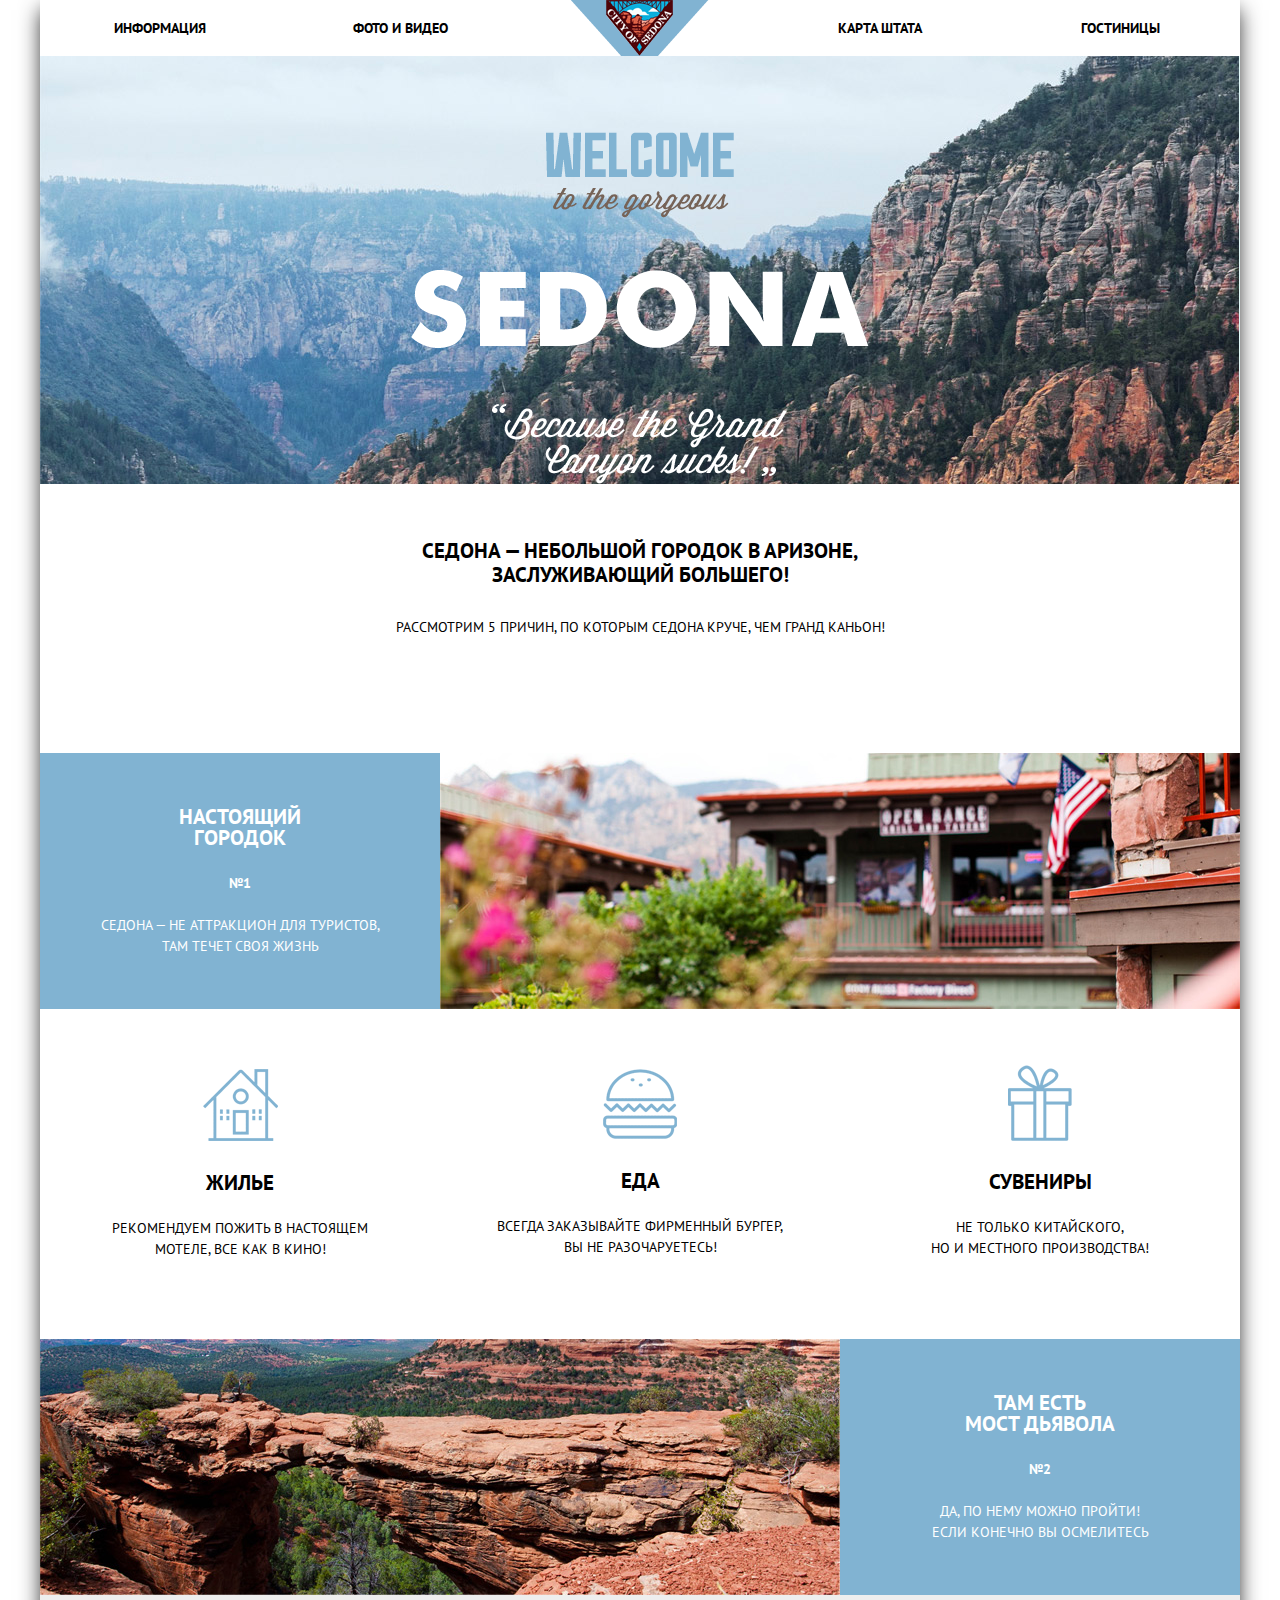
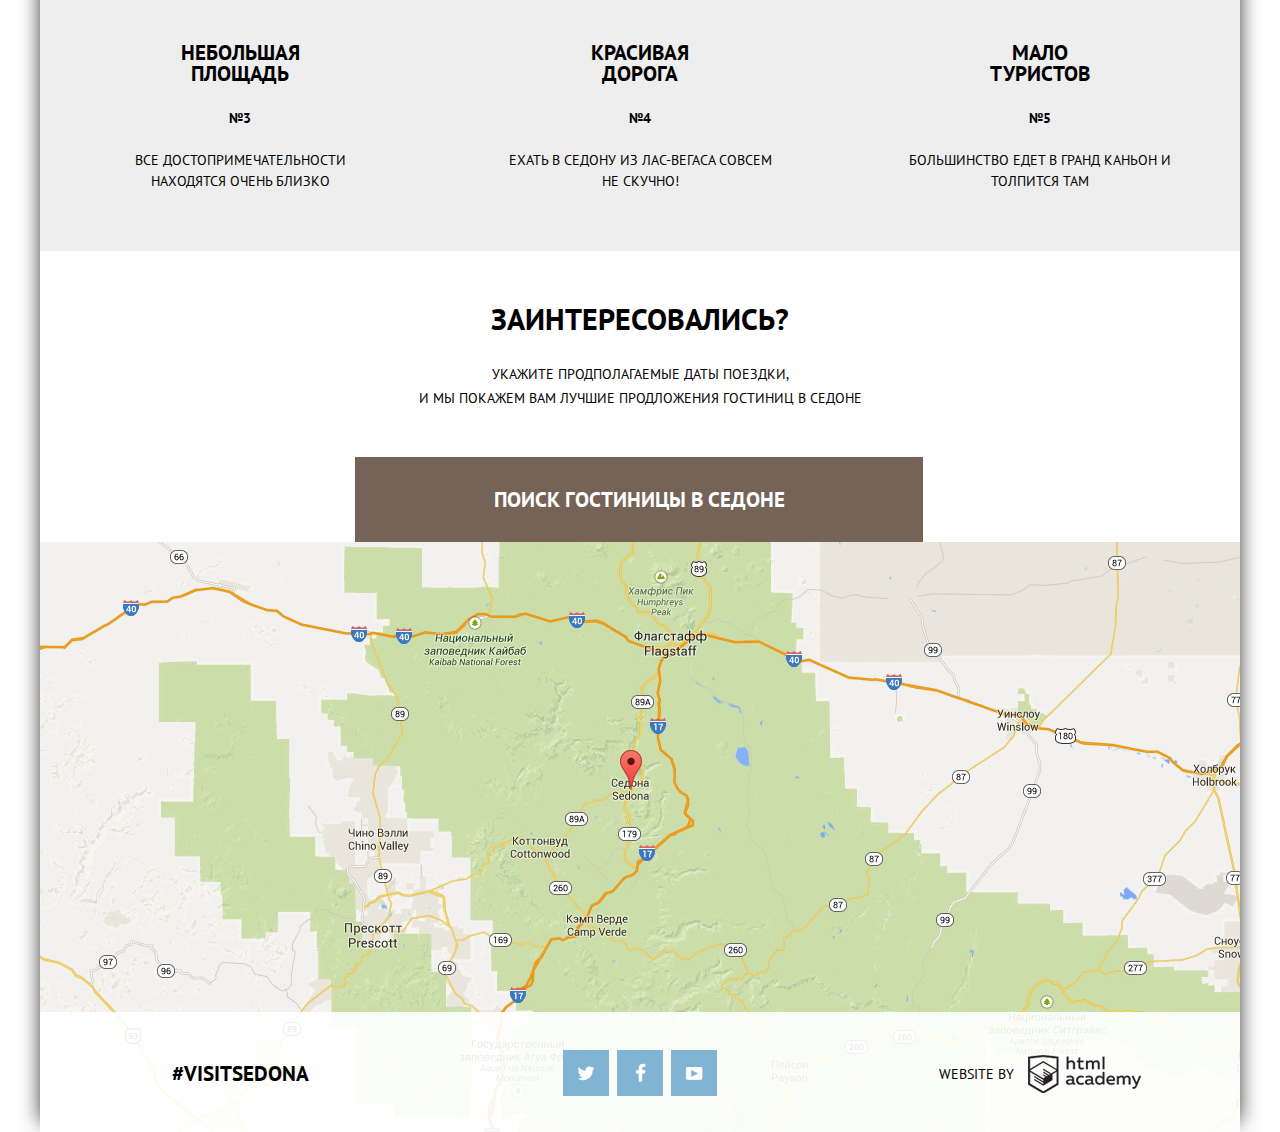
==== commit d3bd1186: "Б4. Исправление замечаний" ====
--- a/index.html
+++ b/index.html
@@ -34,14 +34,15 @@
 
             <main>
                 <div class="welcome-to-sedona">
-                    <img src="img/Welcome.png" width="256" height="86" alt="Welcome to the gargeous">
-                    <img src="img/Sedona.png" width="458" height="78" alt="Sedona">
-                    <img src="img/Because.png" width="296" height="80" alt="Because the Grand Canyon sucks">
-                    <div class="welcome-to-sedona-title">
-                        <h2>Седона — небольшой городок в Аризоне,<br>заслуживающий большего!</h2>
-                        <h3>Рассмотрим 5 причин, по которым Седона круче, чем Гранд Каньон!</h3>
-                    </div>
+                    <img src="img/Welcomesedona.png" width="458" height="352" alt="Welcome to the gargeous">
+                    <!--<img src="img/Sedona.png" width="458" height="78" alt="Sedona">
+                    <img src="img/Because.png" width="296" height="80" alt="Because the Grand Canyon sucks">-->
                 </div>
+                <div class="welcome-to-sedona-title">
+                    <h2>Седона — небольшой городок в Аризоне,<br>заслуживающий большего!</h2>
+                    <h3>Рассмотрим 5 причин, по которым Седона круче, чем Гранд Каньон!</h3>
+                </div>
+
 
     
                 <div class="benefits-row1 clearfix">
@@ -104,7 +105,8 @@
                 </div>
                 <div class="map">
                     <div class="search-hotels">
-                        <button class="search-hotels-title">Поиск гостиницы в Седоне</button>
+                        <a id="search-hotels-button" href="#"><button class="search-hotels-title">Поиск гостиницы в Седоне</button></a>
+                        
                         <form action="#" method="get">
                             <div class="form-check-in">
                                 <label for="check-in-edit">Дата заезда:</label>
@@ -157,6 +159,6 @@
                 </section>
             </footer>
         </div>
-        <script type="text/javascript" src="js/script.min.js"></script>
+        <script type="text/javascript" src="js/script.js"></script>
     </body>
 </html>
--- a/css/style.css
+++ b/css/style.css
@@ -134,12 +134,22 @@
     margin-left: -69px;
 }
 
-.welcome-to-sedona{
+.welcome-to-sedona {
     max-height: 723px;
     background-color: #E0F8F7;
-    background-image: url("../img/background-photo1.jpg");
+    background-image: url("../img/background.jpg");
     background-repeat: no-repeat;
     padding-top: 1px;
+    position: relative;
+}
+.welcome-to-sedona::after {
+    content:"";
+    width:1200px;
+    height: 57px;
+    display:block;
+    position: absolute;
+    bottom:0;
+    background-image: url("../Shape.png");
 }
 
 .welcome-to-sedona img {
@@ -153,7 +163,6 @@
 }
 
 .welcome-to-sedona-title {
-    margin-top: 140px;
     text-align: center;
     height: 214px;
 }
@@ -228,19 +237,7 @@
     height: 76px;
     background-position: -5px -314px;
 }
-/*.benefits-white-picture {
-    display: inline-block;
-    width: 76px;
-    height: 76px;
-    margin-top: 60px;
-    margin-bottom: 8px;
-}
-
-.benefits-white-picture-souvenir {
-    margin-top: 56px;
-    margin-bottom: 12px;
-}
-*/
+
 .benefits-white h2 {
     margin-bottom: 25px;
 }
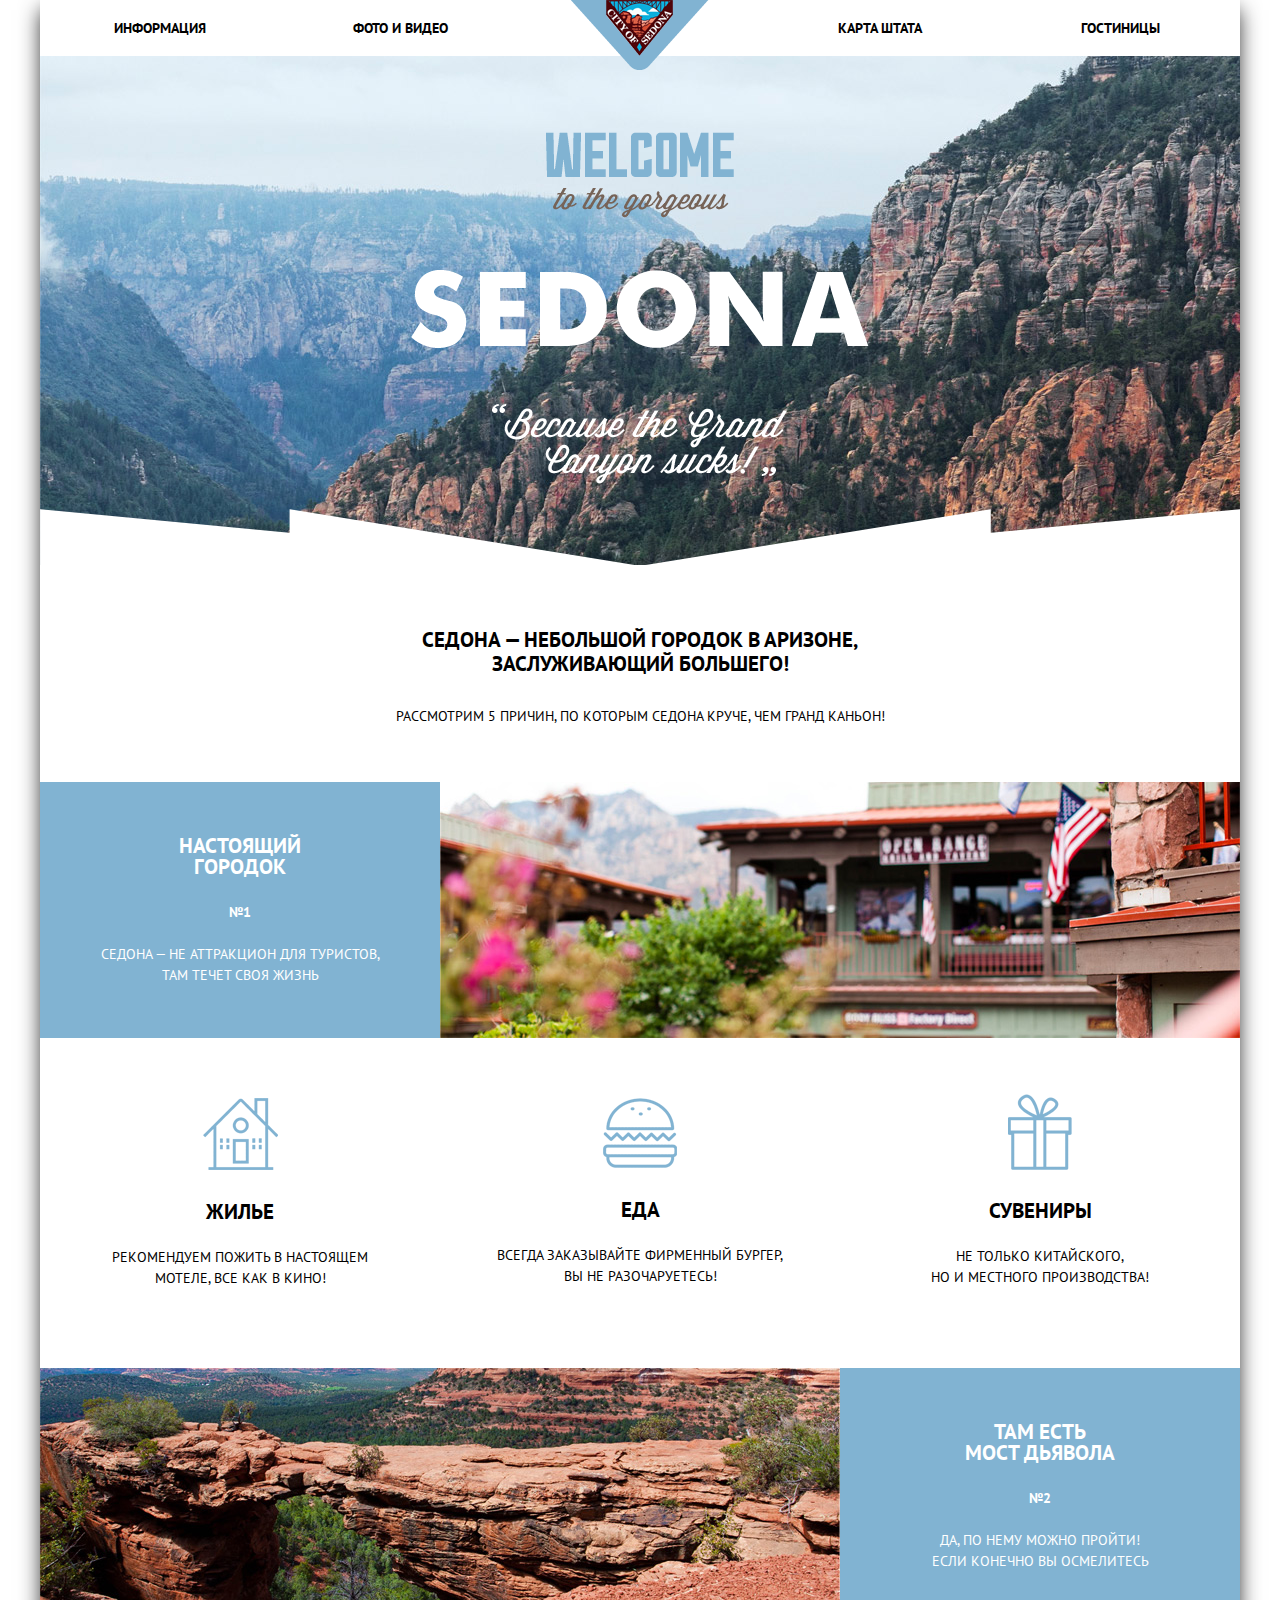
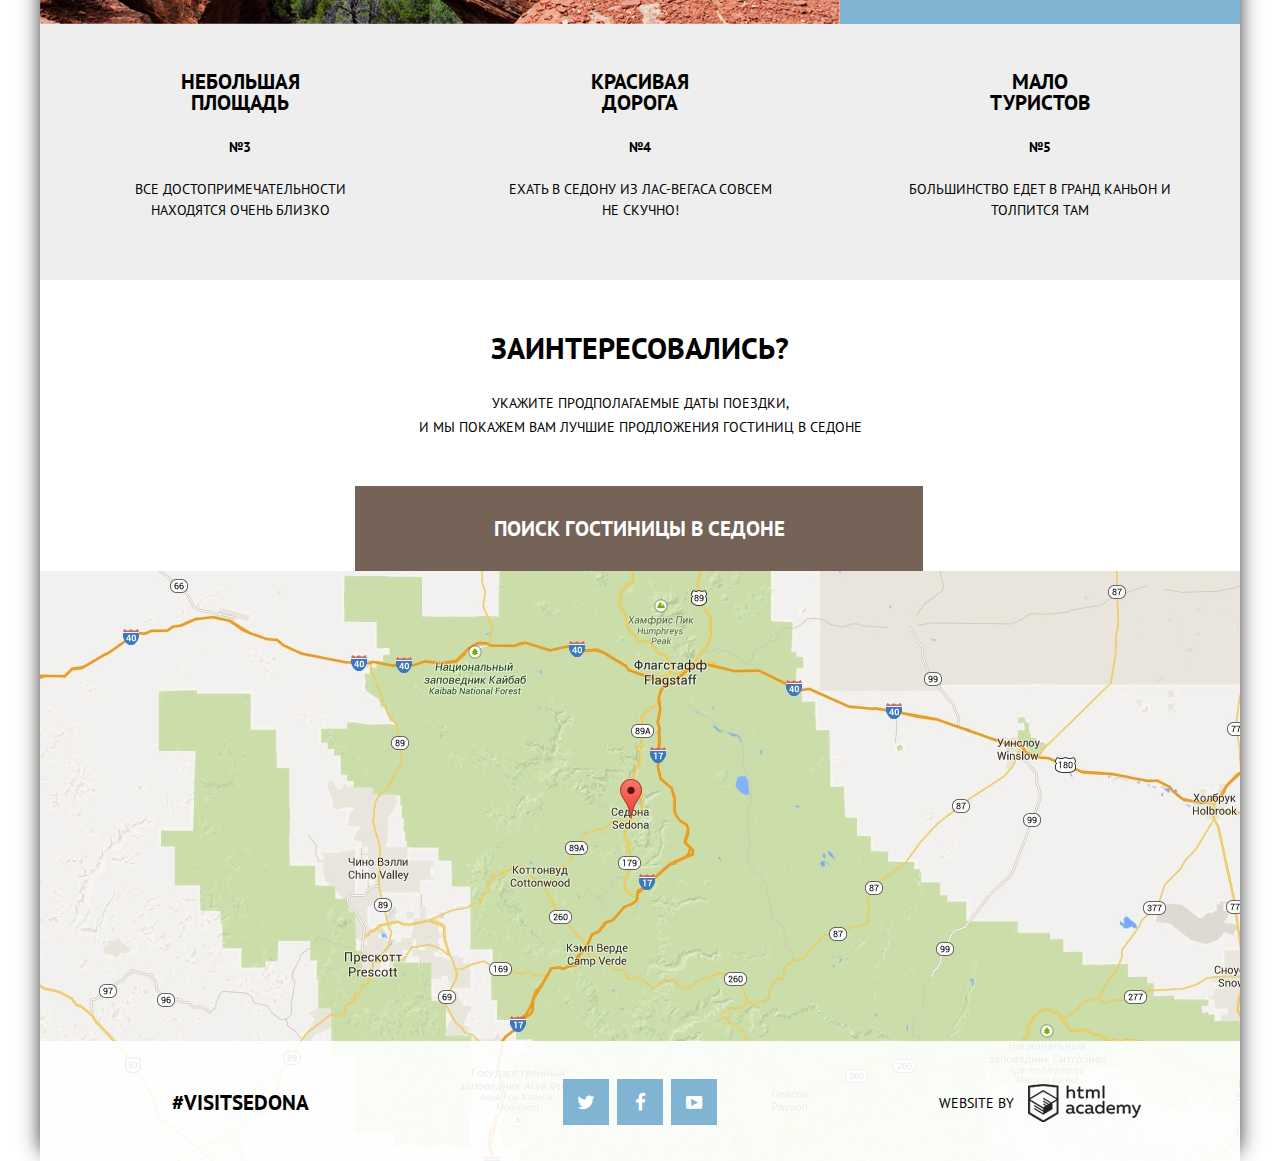
==== commit 4d9591f2: "Б17. Вёрстка проходит тест на переполнение контентом." ====
--- a/index.html
+++ b/index.html
@@ -108,15 +108,15 @@
                         <a id="search-hotels-button" href="#"><button class="search-hotels-title">Поиск гостиницы в Седоне</button></a>
                         
                         <form action="#" method="get">
-                            <div class="form-check-in">
+                            <div class="form-check-in">   
                                 <label for="check-in-edit">Дата заезда:</label>
-                                <input id="check-in-edit" type="text" name="check-in">
+                                <input id="check-in-edit" class="check-date" type="text" name="check-in">
                                 <span class="icon-calendar"></span>
                             </div>
 
                             <div class="form-check-out">
                                 <label for="check-out-edit">Дата выезда:</label>
-                                <input id="check-out-edit" type="text" name="check-out">
+                                <input id="check-out-edit" class="check-date" type="text" name="check-out">
                                 <span class="icon-calendar"></span>
                             </div>
 
--- a/css/style.css
+++ b/css/style.css
@@ -135,36 +135,31 @@
 }
 
 .welcome-to-sedona {
-    max-height: 723px;
-    background-color: #E0F8F7;
+    height: 508px;
+    background-color: #E4F1F9;
     background-image: url("../img/background.jpg");
     background-repeat: no-repeat;
     padding-top: 1px;
-    position: relative;
 }
 .welcome-to-sedona::after {
     content:"";
-    width:1200px;
+    width:100%;
     height: 57px;
     display:block;
-    position: absolute;
-    bottom:0;
-    background-image: url("../Shape.png");
+    background-image: url("../img/Shape.png");
 }
 
 .welcome-to-sedona img {
     display:block;
-    margin-bottom: 55px;
     margin-left: auto;
     margin-right: auto;
-}
-.welcome-to-sedona img:first-child {
     margin-top: 75px;
+    margin-bottom: 25px;
 }
 
 .welcome-to-sedona-title {
-    text-align: center;
-    height: 214px;
+    padding-top: 46px;
+    text-align: center;
 }
 
 .welcome-to-sedona-title h2 {
@@ -173,6 +168,7 @@
 
 .welcome-to-sedona-title h3 {
     margin-top: 30px;
+    margin-bottom: 55px;
 }
 
 .benefits-blue {
@@ -310,6 +306,7 @@
 
 .map {
     position: relative;
+    background-color: #F2F1EF;
     background-image: url("../img/map.jpg");
     height: 590px;
 }
@@ -343,54 +340,34 @@
     position: relative;
 }
 
-#check-in-edit {
-    width: 331px;
-    height: 36px;
-    background-color: #f2f2f2;
-    border: 0px;
-    margin-left: 18px;
-    padding-left: 14px;
-    text-transform: uppercase;
-}
-
-#check-in-edit:hover {
-    background-color: #ebebeb;
-}
-
-#check-in-edit:focus {
-    background-color: #ffffff;
-    border: 2px solid #e5e5e5;
-    outline: none;
-    width: 327px;
-    height: 32px;
-}
-
 .form-check-out {
     margin-top: 28px;
     margin-left: 55px;
     position: relative;
 } 
 
-#check-out-edit {
-    width: 331px;
-    height: 36px;
+.check-date {
+    width: 296px;
+    height: 32px;
     background-color: #f2f2f2;
-    border: 0px;
+    border: 2px solid #f2f2f2;
     margin-left: 16px;
     padding-left: 14px;
-    text-transform: uppercase;
-}
-
-#check-out-edit:hover {
+    padding-right: 35px;
+    text-transform: uppercase;   
+}
+#check-out-edit {
+    margin-left: 14px;
+}
+
+.check-date:hover {
     background-color: #ebebeb;
 }
 
-#check-out-edit:focus {
+.check-date:focus {
     background-color: #ffffff;
     border: 2px solid #e5e5e5;
     outline: none;
-    width: 327px;
-    height: 32px;
 }
 
 .search-hotels-updown {
@@ -551,6 +528,7 @@
 
 /* сетка для каталога*/
 .filters {
+    background-color: #809EC0;
     background-image: url("../img/filter-background1.jpg");
     color: white;
     min-height: 217px; 
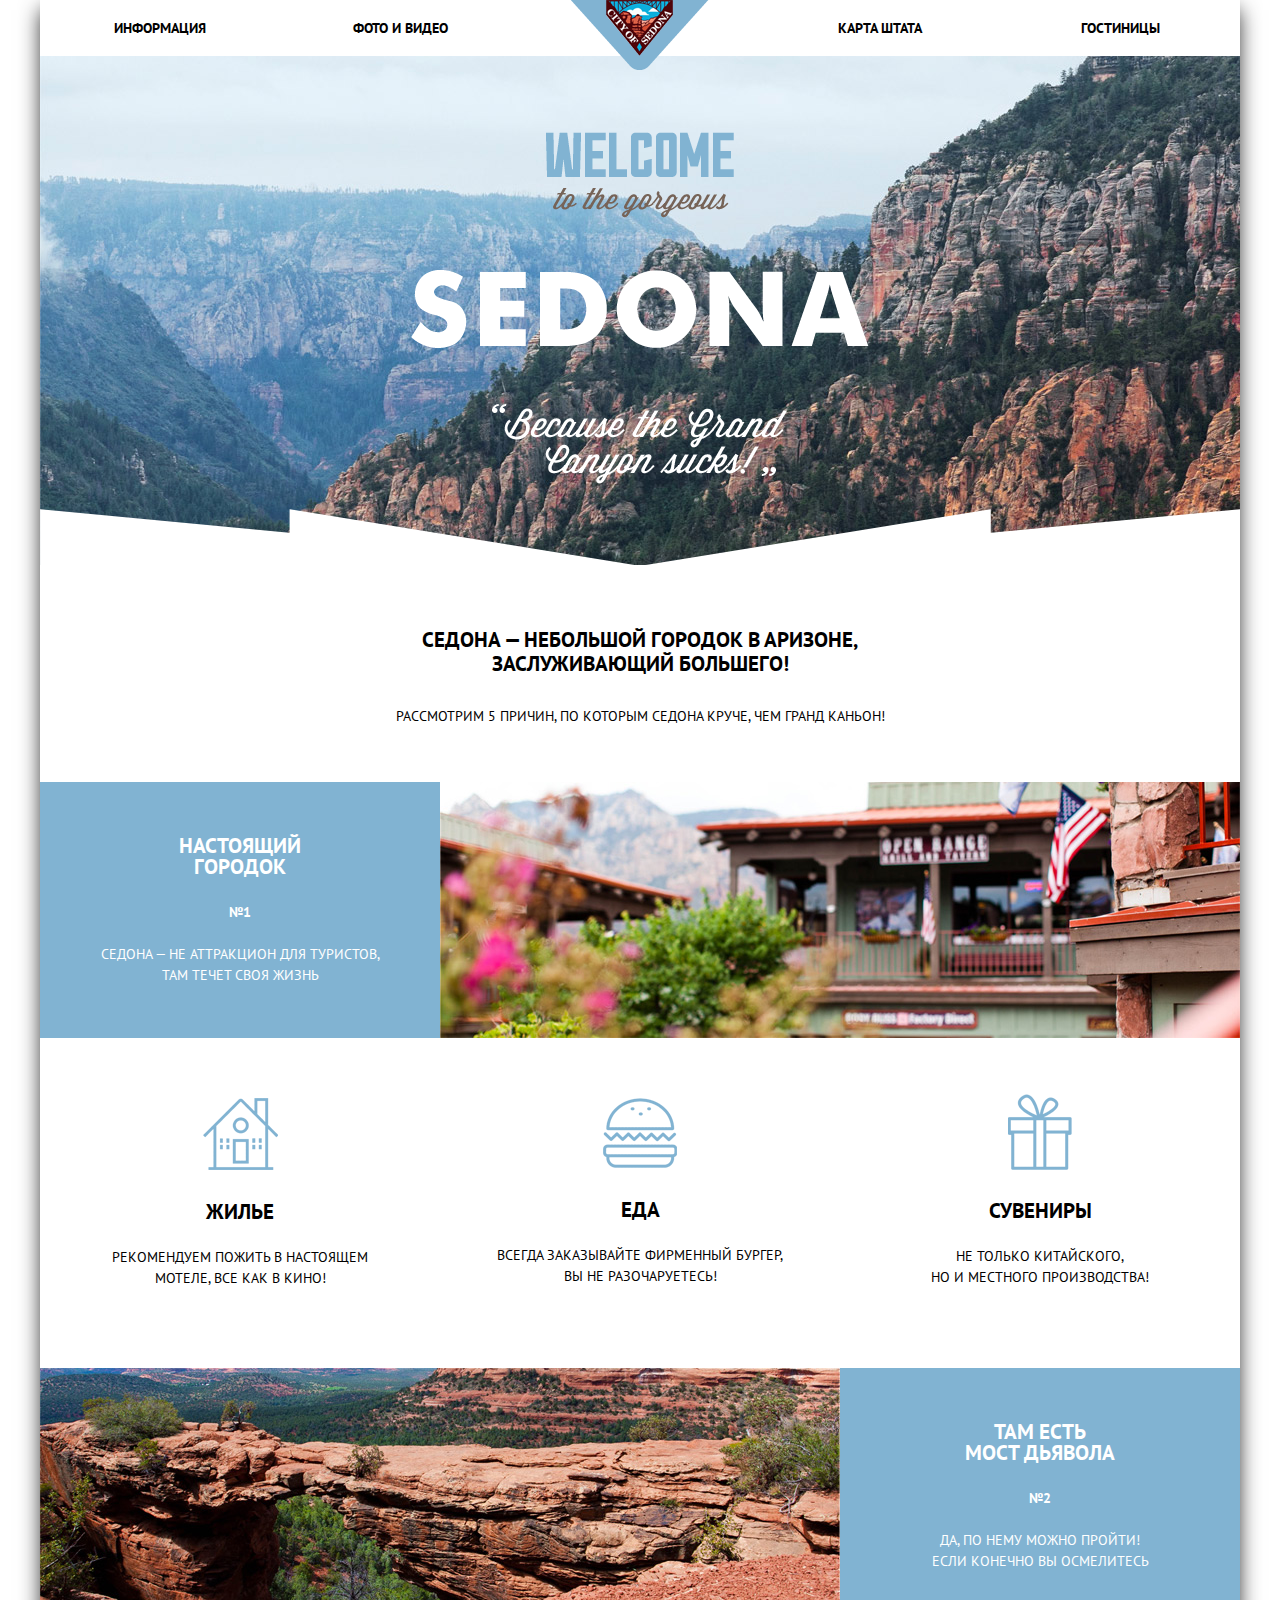
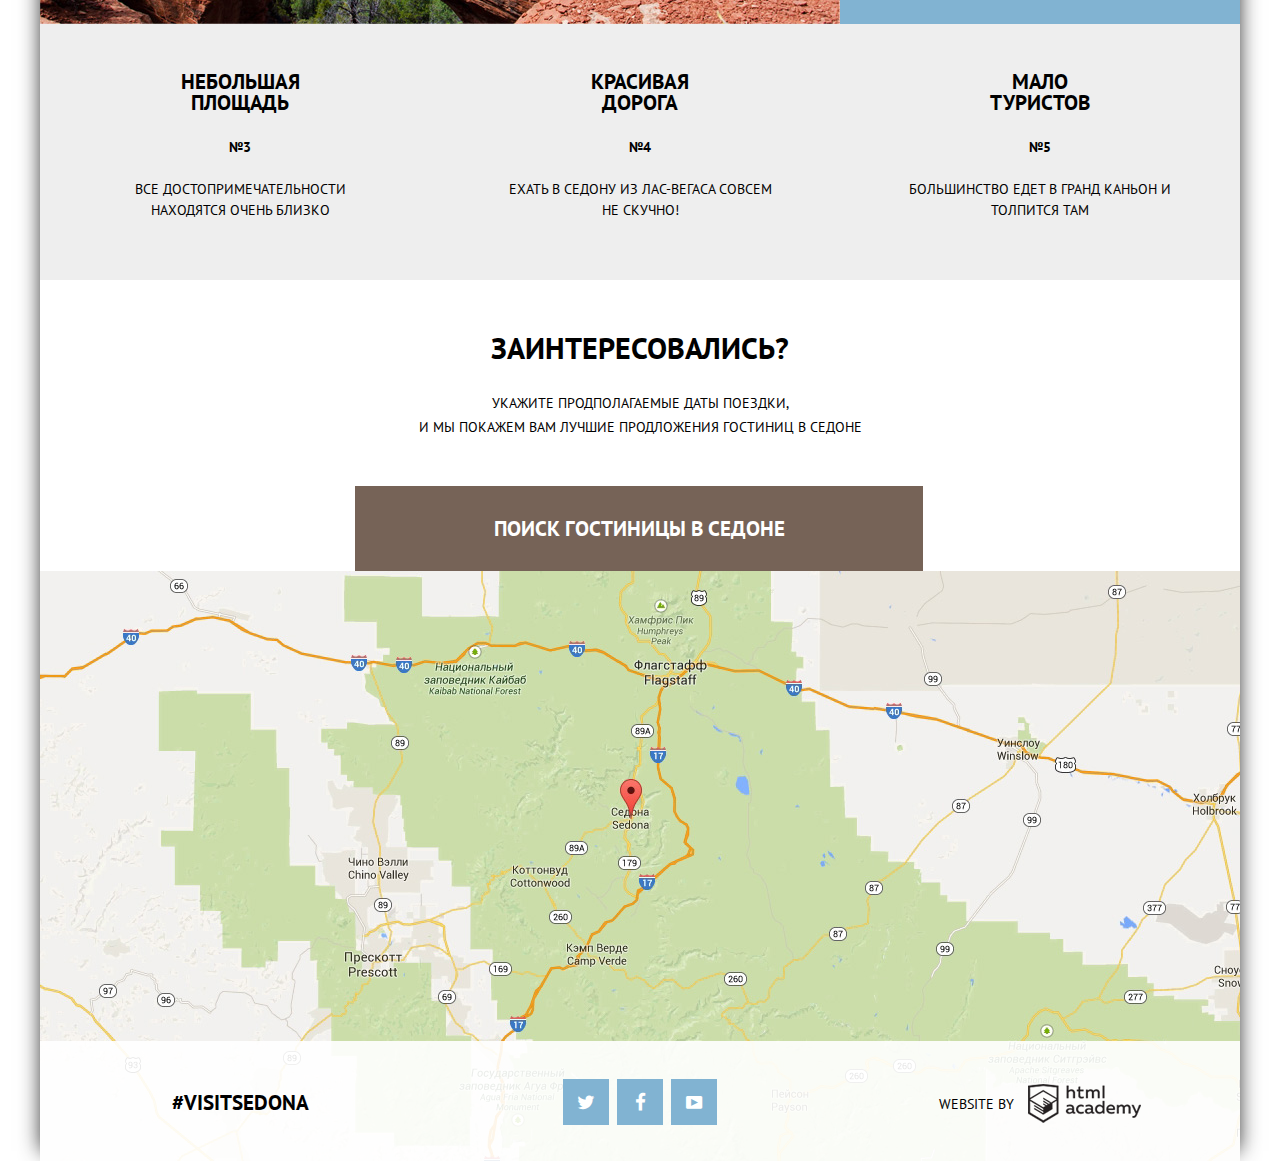
==== commit ea174ba5: "Минификация, удалены  неиспользуемые файлы" ====
--- a/index.html
+++ b/index.html
@@ -3,9 +3,9 @@
     <head>
         <meta charset="utf-8">
         <title>HTML Academy: Седона</title>
-        <link rel="stylesheet" href="css/normalize.css">
+        <link rel="stylesheet" href="css/normalize.min.css">
         <link href="https://fonts.googleapis.com/css?family=PT+Sans:400,700&subset=cyrillic,latin" rel="stylesheet" type="text/css">
-        <link rel="stylesheet" href="css/style.css">
+        <link rel="stylesheet" href="css/style.min.css">
     </head>
     <body>
         <div class="container">
@@ -159,6 +159,6 @@
                 </section>
             </footer>
         </div>
-        <script type="text/javascript" src="js/script.js"></script>
+        <script type="text/javascript" src="js/script.min.js"></script>
     </body>
 </html>
--- a/css/style.min.css
+++ b/css/style.min.css
@@ -0,0 +1 @@
+h2,h3{line-height:21px}body{font-style:normal;font-size:14px;line-height:24px;font-family:"PT Sans",Arial,Helvetica,sans-serif;color:#000;font-weight:700;text-transform:uppercase;margin-top:0;background-color:#fff}@font-face{font-weight:400;font-style:normal;font-family:symbols-sedona;src:url(../fonts/symbols-sedona.woff) format("woff"),url(../fonts/symbols-sedona.woff2) format("woff2")}[class*=" icon-"]::before,[class^=icon-]::before{display:inline-block;width:1em;margin-right:.2em;margin-left:.2em;font-weight:400;line-height:1em;font-family:symbols-sedona;text-align:center;text-transform:none;text-decoration:inherit;font-style:normal;font-variant:normal;speak:none}.btn-transparent,.check-date,.discription-button button,.filter-range,.search-hotels .btn{text-transform:uppercase}.description a,.menu-item a,.social-btn,.sorting-type a{text-decoration:none}.icon-facebook::before{content:"\66"}.icon-twitter::before{content:"\74"}.icon-up-dir::before{content:"\25b2"}.icon-down-dir::before{content:"\25bc"}.icon-star::before{content:"\2605"}.icon-check-off::before{content:"\2610"}.icon-check-on::before{content:"\2611"}.icon-calendar::before{content:"\e800"}.icon-plus::before{content:"\e801"}.icon-minus::before{content:"\e802"}.icon-youtube::before{content:"\f39e"}.benefits-white::before,.clearfix::after,.welcome-to-sedona::after{content:""}h1{font-size:30px}h2{font-size:21px}h3{font-weight:400;font-size:14px}.post-benefits h3,.welcome-to-sedona-title h2{line-height:24px}.clearfix::after{display:table;clear:both}.container{width:1200px;position:relative;padding:0;margin:0 auto;box-shadow:-9px 0 20px -10px #333,9px 0 20px -10px #333}.main-header{background-color:#FFF;color:#000;height:56px;margin-bottom:0;position:relative}.main-navigation .menu{list-style:none;margin:0;padding:0}.menu-item{float:left;width:20%;text-align:center}.menu-item:nth-child(2){margin-right:20%}.menu-item a{padding:16px 0;color:#000;display:block}.menu-item a:hover{color:#81b3d2}.menu-item a:active{color:#b2b2b2}.menu-item-active a{color:#9b8d84}.menu-item-active a:hover{color:#604e43}.menu-item-active a:active{color:#d6d0cc}.header-logo{position:absolute;top:0;left:50%;margin-left:-69px}.welcome-to-sedona{height:508px;background-color:#E4F1F9;background-image:url(../img/background.jpg);background-repeat:no-repeat;padding-top:1px}.welcome-to-sedona::after{width:100%;height:57px;display:block;background-image:url(../img/Shape.png)}.welcome-to-sedona img{display:block;margin:75px auto 25px}.welcome-to-sedona-title{padding-top:46px;text-align:center}.welcome-to-sedona-title h3{margin-top:30px;margin-bottom:55px}.benefits-blue{background-color:#81b3d2;color:#fff;width:400px;height:256px;float:left;text-align:center;vertical-align:middle}.benefits-blue h2{margin-top:53px;margin-bottom:23px}.benefits-blue h3{margin-top:20px}.benefits-picture{width:800px;height:256px;float:left}.benefits-white{width:400px;height:330px;float:left;text-align:center}.benefits-white::before{width:76px;height:76px;display:block;background-image:url(../img/spritesheet.png);background-repeat:no-repeat;margin:60px auto 31px}.sprite-icon-food::before{width:74px;height:70px;background-position:-5px -152px}.sprite-icon-house::before{width:75px;height:72px;background-position:-5px -232px}.sprite-souvenirs::before{margin-top:56px;margin-bottom:30px;width:64px;height:76px;background-position:-5px -314px}.benefits-white h2{margin-bottom:25px}.benefits-gray{width:400px;height:256px;float:left;text-align:center;background-color:#eee}.benefits-gray h2{margin-top:47px;margin-bottom:22px}.benefits-gray h3{margin-top:20px}.post-benefits{height:235px;text-align:center}.post-benefits h1{margin-top:56px;margin-bottom:31px}.search-hotels{position:absolute;top:-85px;left:315px;width:568px;height:481px;margin-left:auto;margin-right:auto}.form-check-in,.form-check-out,.map{position:relative}button.search-hotels-title{font-size:21px;color:#fff;text-align:center;height:85px;width:100%;outline:0;border:0;background-color:#766357;line-height:26px;text-transform:uppercase}.search-hotels form{width:100%;height:396px;display:none;background:#fff;box-shadow:1px 1px 20px 2px #333}.search-hotels .show{display:block}.map{background-color:#F2F1EF;background-image:url(../img/map.jpg);height:590px}.search-hotels .btn{font-size:21px;color:#fff;text-align:center;width:459px;height:58px;background-color:#81b3d2;margin-top:55px;margin-left:55px;border:0;outline:0}.search-hotels .btn:hover{background-color:#669ec0}.search-hotels .btn:active{color:rgba(255,255,255,.3);background-color:#5496bd}.form-check-in{padding-top:55px;margin-left:56px}.form-check-out{margin-top:28px;margin-left:55px}.check-date{width:296px;height:32px;background-color:#f2f2f2;border:2px solid #f2f2f2;margin-left:16px;padding-left:14px;padding-right:35px}#check-out-edit{margin-left:14px}.check-date:hover{background-color:#ebebeb}.check-date:focus{background-color:#fff;border:2px solid #e5e5e5;outline:0}.search-hotels-updown{display:inline-block;vertical-align:middle;margin-top:31px;margin-left:55px}.search-hotels-updown-edit{display:inline-block;vertical-align:middle;padding:6px 4px;background-color:#f2f2f2;margin-left:38px}.search-hotels-updown-children{margin-left:48px}.search-hotels-updown-children .search-hotels-updown-edit{margin-left:25px}.search-hotels-updown-edit button,.search-hotels-updown-edit input{border:none;background-color:#f2f2f2;text-align:center}.form-check-in .icon-calendar,.form-check-out .icon-calendar{font-size:21px;color:#c2c2c2;position:absolute;line-height:36px;right:60px;cursor:pointer}.icon-calendar:hover,.icon-minus:hover,.icon-plus:hover{color:#000}.icon-calendar:active,.icon-minus:active,.icon-plus:active{color:#81b3d2}.search-hotels-updown-edit button{cursor:pointer;outline:0}.search-hotels-updown-edit span{font-size:14px;color:#a9a9a9}.main-footer-index{background-color:rgba(255,255,255,.9);position:absolute;bottom:0}.main-footer{width:1200px;padding:33px 0;height:54px}.footer-social,.footer-visitsedona{width:400px;float:left;text-align:center}.footer-visitsedona{display:block;margin-top:17px;font-size:21px}.footer-social{margin-top:5px}.social-btn{display:inline-block;width:46px;height:46px;margin:0 2px;font-size:0;vertical-align:top;background:#81b3d2;color:#fff;text-align:center;outline:0}.social-btn:hover{background-color:#669ec0}.social-btn:active{color:rgba(255,255,255,.3);background-color:#5496bd}.social-btn span{font-size:19px;line-height:46px}.footer-copyright{float:left;width:400px;min-height:50px;text-align:center;margin-top:10px}.footer-copyright span{vertical-align:middle;margin-right:10px;font-weight:400}.footer-copyright a.btn{width:113px;height:39px;vertical-align:middle;background:url(../img/spritesheet.png) -5px -5px no-repeat;display:inline-block}.footer-copyright a.btn:hover{background-position:-5px -54px}.footer-copyright a.btn:active{background-position:-5px -103px}.filters{background-color:#809EC0;background-image:url(../img/filter-background1.jpg);color:#fff;min-height:217px}.filters h2{font-size:16px;margin-top:28px}.form-control input[type=checkbox]{display:none}.form-control input[type=checkbox]+label{display:block;margin:25px 0;line-height:21px;padding-left:39px;position:relative;cursor:pointer;font-weight:400}.form-control input[type=checkbox]+label::before{content:"\2610";font-family:symbols-sedona;font-size:26px;position:absolute;top:0;left:0}.form-control input[type=checkbox]:checked+label::before{content:"\2611"}.filter-infrastructure{width:240px;margin-left:73px;float:left;margin-right:15px}.filter-property-type{width:275px;float:left;margin-right:197px}.filter-range{width:320px;margin-right:72px;margin-top:28px;float:right;color:#fff}.filter-range-title{margin-bottom:9px;margin-left:-9px;font-weight:600;font-size:16px;line-height:21px}.price-controls{position:relative;height:33px;margin-bottom:20px;font-size:0;border:2px solid #fff;border-radius:2px}.price-controls::after{content:"";position:absolute;top:50%;left:50%;width:2px;height:22px;background:#fff;transform:translate(-50%,-50%)}.price-controls label{display:inline-block;font-weight:400;font-size:14px;line-height:30px;vertical-align:top;cursor:pointer}.price-controls .max-price,.price-controls .min-price{width:88px;padding-left:65px}.price-controls input{width:50px;margin:0;color:inherit;font:inherit;background:0 0;border:none;outline:0}.range-controls{position:relative;margin-bottom:32px}.range-controls .scale{height:2px;background:rgba(255,255,255,.3)}.range-controls .bar{width:80%;height:2px;background:#fff}.range-toggle{position:absolute;top:-9px;width:4px;height:4px;background:#ababab;border:8px solid #fff;border-radius:50%;box-shadow:0 2px 1px 0 rgba(0,1,1,.2);cursor:pointer}.range-toggle:hover{background:#1c4f80}.range-toggle-min{left:0}.range-toggle-max{left:80%}.btn-transparent{display:block;margin:0 auto;padding:6px 33px;font-size:14px;line-height:20px;color:#fff;background:0 0;border:2px solid #fff;border-radius:2px;outline:0;cursor:pointer}.btn-transparent:hover{color:#000;background:#fff}.sorting{width:1062px;padding:31px 66px 31px 72px;vertical-align:middle;border-bottom:1px solid #e5e5e5}.sorting h2{margin:0 45px 0 0;width:120px;float:left}.sorting-type{width:680px;float:left}.sorting-type h4{font-size:12px;display:inline;margin-right:35px}.sorting-type ul{display:inline;margin:0;padding:0;list-style:none}.sorting-type li{display:inline-block;vertical-align:baseline;font-size:12px;line-height:18px;text-align:center}.sorting-type a{display:block;margin-right:30px;color:#cbcbcb;border-bottom:1px dotted #81b3d2}.sorting-type a:hover{color:#81b3d2}.sorting-type a:active{color:#000;border:none}.sorting-type-active a{color:#81b3d2;border:none}.sort-asc-dsc{float:right;width:200px;margin:0;font-size:23px;text-align:right}.sort-asc-dsc a{color:#ccc}.sort-asc-dsc a:hover{color:#000}.sort-asc-dsc .sort-asc-dsc-active,.sort-asc-dsc a:active{color:#81b3d2}.sort-asc-dsc .icon-down-dir{margin-left:-17px}.search-result-item{position:relative;padding:26px 72px;border-bottom:1px solid #e5e5e5}.search-result-item .search-result-img{display:inline-block;vertical-align:middle;width:134px;margin-right:28px}.search-result-item .description{display:inline-block;vertical-align:top;position:relative;height:90px;min-width:563px}.description h2{font-size:21px;line-height:1em;font-weight:700;margin-top:-1px;margin-bottom:9px}.description span,.discription-button button{font-size:14px;font-weight:400}.description a{color:#000}.description a:hover{color:#81b3d2}.description a:active{color:#c2c2c2}.description-span-item1{margin-right:33px}.description-span-item2{margin-right:58px}.description-span-item3{margin-right:15px}.discription-button{position:absolute;bottom:0}.discription-button button{padding:2px 16px;line-height:21px;font-family:"PT Sans",Arial,sans-serif;color:#fff;border:none;outline:0;cursor:pointer;margin-right:5px}.discription-button .blue{background-color:#81b3d2}.discription-button .blue:hover{background-color:#669ec0}.discription-button .blue:active{color:rgba(255,255,255,.3);background-color:#5496bd}.discription-button .brown{background-color:#766357}.discription-button .brown:hover{background-color:#604e43}.discription-button .brown:active{color:rgba(255,255,255,.3);background-color:#503e33}.search-result-item .rating{vertical-align:top;width:323px;display:inline-block;text-align:right}.search-result-item .rating-star{color:#81b3d2;margin-bottom:41px}.search-result-item .icon-star{font-size:18px;margin-left:-8px}.search-result-item .rating-score{background-color:#f2f2f2;color:#8b8b8b;font-size:14px;font-weight:400;line-height:21px;padding:3px 15px}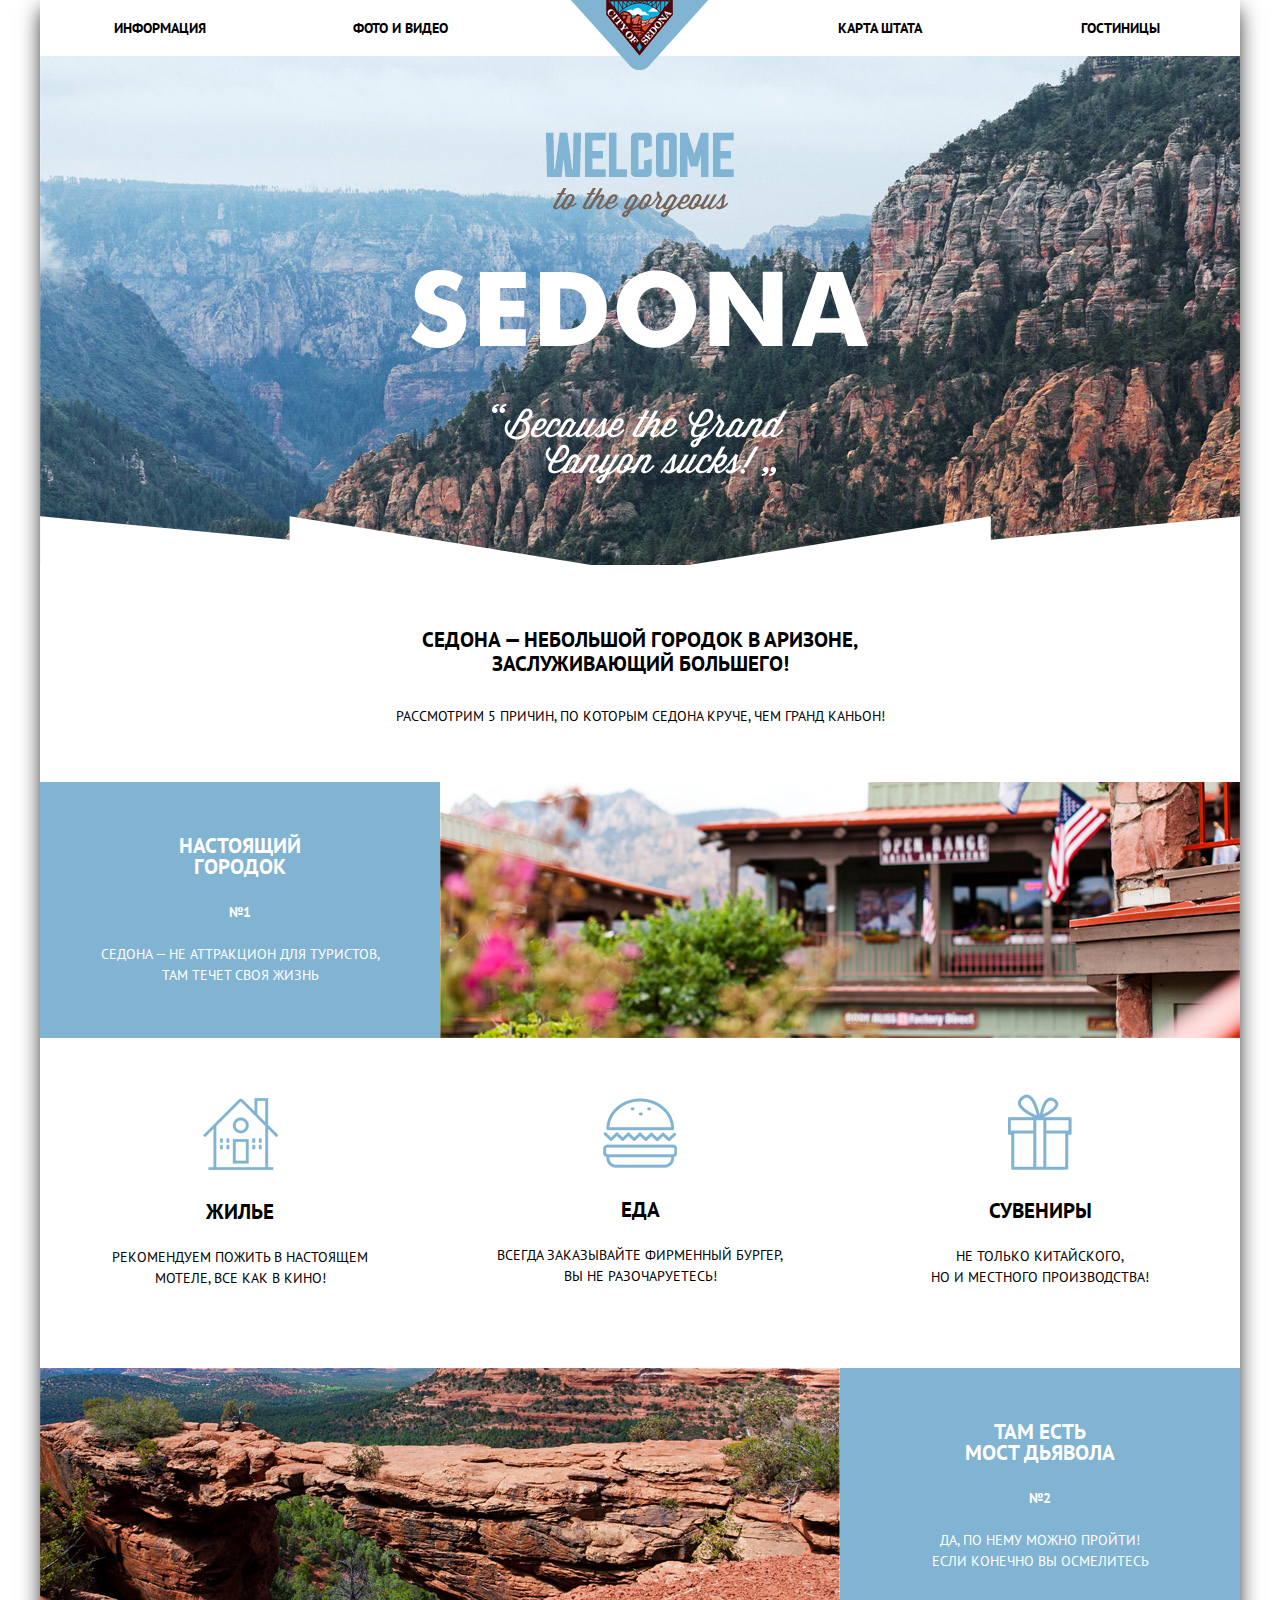
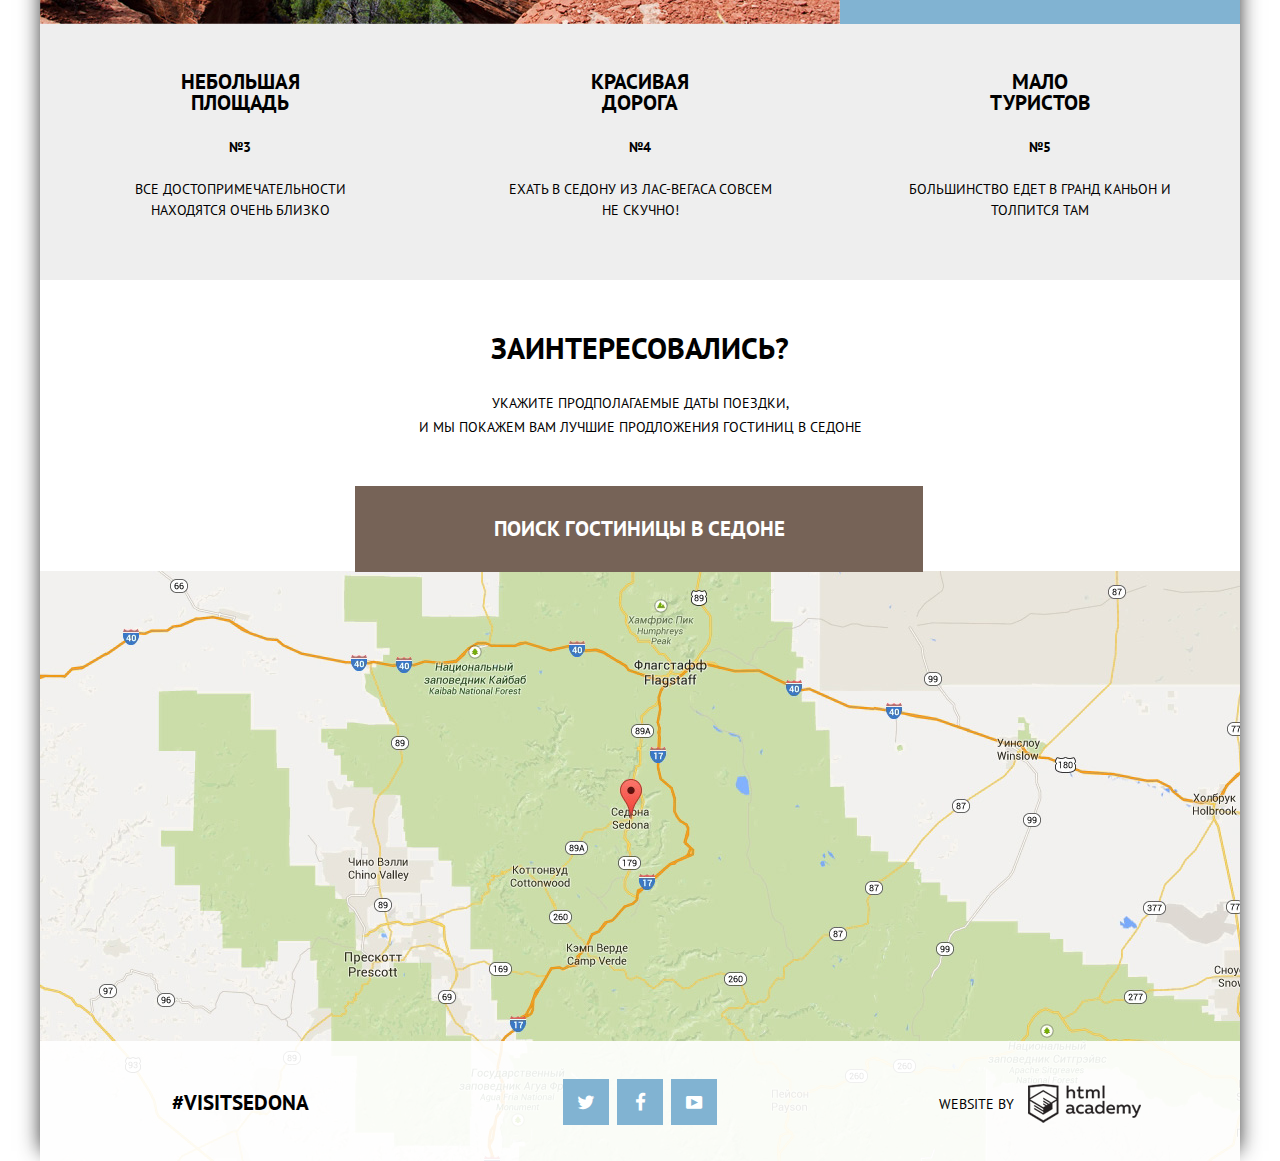
==== commit 6f5d8f43: "Исправление после второй проверки" ====
--- a/index.html
+++ b/index.html
@@ -34,10 +34,11 @@
 
             <main>
                 <div class="welcome-to-sedona">
-                    <img src="img/Welcomesedona.png" width="458" height="352" alt="Welcome to the gargeous">
-                    <!--<img src="img/Sedona.png" width="458" height="78" alt="Sedona">
-                    <img src="img/Because.png" width="296" height="80" alt="Because the Grand Canyon sucks">-->
+                    <div class="welcome-to-sedona-caption">
+                        <img src="img/Welcomesedona.png" width="458" height="352" alt="Welcome to the gargeous">
+                    </div>
                 </div>
+
                 <div class="welcome-to-sedona-title">
                     <h2>Седона — небольшой городок в Аризоне,<br>заслуживающий большего!</h2>
                     <h3>Рассмотрим 5 причин, по которым Седона круче, чем Гранд Каньон!</h3>
@@ -105,9 +106,9 @@
                 </div>
                 <div class="map">
                     <div class="search-hotels">
-                        <a id="search-hotels-button" href="#"><button class="search-hotels-title">Поиск гостиницы в Седоне</button></a>
+                        <a id="search-hotels-button" href="search.html" class="search-hotels-title">Поиск гостиницы в Седоне</a>
                         
-                        <form action="#" method="get">
+                        <form action="#" method="get" class="search-hotels-form">
                             <div class="form-check-in">   
                                 <label for="check-in-edit">Дата заезда:</label>
                                 <input id="check-in-edit" class="check-date" type="text" name="check-in">
--- a/css/style.min.css
+++ b/css/style.min.css
@@ -1 +1 @@
-h2,h3{line-height:21px}body{font-style:normal;font-size:14px;line-height:24px;font-family:"PT Sans",Arial,Helvetica,sans-serif;color:#000;font-weight:700;text-transform:uppercase;margin-top:0;background-color:#fff}@font-face{font-weight:400;font-style:normal;font-family:symbols-sedona;src:url(../fonts/symbols-sedona.woff) format("woff"),url(../fonts/symbols-sedona.woff2) format("woff2")}[class*=" icon-"]::before,[class^=icon-]::before{display:inline-block;width:1em;margin-right:.2em;margin-left:.2em;font-weight:400;line-height:1em;font-family:symbols-sedona;text-align:center;text-transform:none;text-decoration:inherit;font-style:normal;font-variant:normal;speak:none}.btn-transparent,.check-date,.discription-button button,.filter-range,.search-hotels .btn{text-transform:uppercase}.description a,.menu-item a,.social-btn,.sorting-type a{text-decoration:none}.icon-facebook::before{content:"\66"}.icon-twitter::before{content:"\74"}.icon-up-dir::before{content:"\25b2"}.icon-down-dir::before{content:"\25bc"}.icon-star::before{content:"\2605"}.icon-check-off::before{content:"\2610"}.icon-check-on::before{content:"\2611"}.icon-calendar::before{content:"\e800"}.icon-plus::before{content:"\e801"}.icon-minus::before{content:"\e802"}.icon-youtube::before{content:"\f39e"}.benefits-white::before,.clearfix::after,.welcome-to-sedona::after{content:""}h1{font-size:30px}h2{font-size:21px}h3{font-weight:400;font-size:14px}.post-benefits h3,.welcome-to-sedona-title h2{line-height:24px}.clearfix::after{display:table;clear:both}.container{width:1200px;position:relative;padding:0;margin:0 auto;box-shadow:-9px 0 20px -10px #333,9px 0 20px -10px #333}.main-header{background-color:#FFF;color:#000;height:56px;margin-bottom:0;position:relative}.main-navigation .menu{list-style:none;margin:0;padding:0}.menu-item{float:left;width:20%;text-align:center}.menu-item:nth-child(2){margin-right:20%}.menu-item a{padding:16px 0;color:#000;display:block}.menu-item a:hover{color:#81b3d2}.menu-item a:active{color:#b2b2b2}.menu-item-active a{color:#9b8d84}.menu-item-active a:hover{color:#604e43}.menu-item-active a:active{color:#d6d0cc}.header-logo{position:absolute;top:0;left:50%;margin-left:-69px}.welcome-to-sedona{height:508px;background-color:#E4F1F9;background-image:url(../img/background.jpg);background-repeat:no-repeat;padding-top:1px}.welcome-to-sedona::after{width:100%;height:57px;display:block;background-image:url(../img/Shape.png)}.welcome-to-sedona img{display:block;margin:75px auto 25px}.welcome-to-sedona-title{padding-top:46px;text-align:center}.welcome-to-sedona-title h3{margin-top:30px;margin-bottom:55px}.benefits-blue{background-color:#81b3d2;color:#fff;width:400px;height:256px;float:left;text-align:center;vertical-align:middle}.benefits-blue h2{margin-top:53px;margin-bottom:23px}.benefits-blue h3{margin-top:20px}.benefits-picture{width:800px;height:256px;float:left}.benefits-white{width:400px;height:330px;float:left;text-align:center}.benefits-white::before{width:76px;height:76px;display:block;background-image:url(../img/spritesheet.png);background-repeat:no-repeat;margin:60px auto 31px}.sprite-icon-food::before{width:74px;height:70px;background-position:-5px -152px}.sprite-icon-house::before{width:75px;height:72px;background-position:-5px -232px}.sprite-souvenirs::before{margin-top:56px;margin-bottom:30px;width:64px;height:76px;background-position:-5px -314px}.benefits-white h2{margin-bottom:25px}.benefits-gray{width:400px;height:256px;float:left;text-align:center;background-color:#eee}.benefits-gray h2{margin-top:47px;margin-bottom:22px}.benefits-gray h3{margin-top:20px}.post-benefits{height:235px;text-align:center}.post-benefits h1{margin-top:56px;margin-bottom:31px}.search-hotels{position:absolute;top:-85px;left:315px;width:568px;height:481px;margin-left:auto;margin-right:auto}.form-check-in,.form-check-out,.map{position:relative}button.search-hotels-title{font-size:21px;color:#fff;text-align:center;height:85px;width:100%;outline:0;border:0;background-color:#766357;line-height:26px;text-transform:uppercase}.search-hotels form{width:100%;height:396px;display:none;background:#fff;box-shadow:1px 1px 20px 2px #333}.search-hotels .show{display:block}.map{background-color:#F2F1EF;background-image:url(../img/map.jpg);height:590px}.search-hotels .btn{font-size:21px;color:#fff;text-align:center;width:459px;height:58px;background-color:#81b3d2;margin-top:55px;margin-left:55px;border:0;outline:0}.search-hotels .btn:hover{background-color:#669ec0}.search-hotels .btn:active{color:rgba(255,255,255,.3);background-color:#5496bd}.form-check-in{padding-top:55px;margin-left:56px}.form-check-out{margin-top:28px;margin-left:55px}.check-date{width:296px;height:32px;background-color:#f2f2f2;border:2px solid #f2f2f2;margin-left:16px;padding-left:14px;padding-right:35px}#check-out-edit{margin-left:14px}.check-date:hover{background-color:#ebebeb}.check-date:focus{background-color:#fff;border:2px solid #e5e5e5;outline:0}.search-hotels-updown{display:inline-block;vertical-align:middle;margin-top:31px;margin-left:55px}.search-hotels-updown-edit{display:inline-block;vertical-align:middle;padding:6px 4px;background-color:#f2f2f2;margin-left:38px}.search-hotels-updown-children{margin-left:48px}.search-hotels-updown-children .search-hotels-updown-edit{margin-left:25px}.search-hotels-updown-edit button,.search-hotels-updown-edit input{border:none;background-color:#f2f2f2;text-align:center}.form-check-in .icon-calendar,.form-check-out .icon-calendar{font-size:21px;color:#c2c2c2;position:absolute;line-height:36px;right:60px;cursor:pointer}.icon-calendar:hover,.icon-minus:hover,.icon-plus:hover{color:#000}.icon-calendar:active,.icon-minus:active,.icon-plus:active{color:#81b3d2}.search-hotels-updown-edit button{cursor:pointer;outline:0}.search-hotels-updown-edit span{font-size:14px;color:#a9a9a9}.main-footer-index{background-color:rgba(255,255,255,.9);position:absolute;bottom:0}.main-footer{width:1200px;padding:33px 0;height:54px}.footer-social,.footer-visitsedona{width:400px;float:left;text-align:center}.footer-visitsedona{display:block;margin-top:17px;font-size:21px}.footer-social{margin-top:5px}.social-btn{display:inline-block;width:46px;height:46px;margin:0 2px;font-size:0;vertical-align:top;background:#81b3d2;color:#fff;text-align:center;outline:0}.social-btn:hover{background-color:#669ec0}.social-btn:active{color:rgba(255,255,255,.3);background-color:#5496bd}.social-btn span{font-size:19px;line-height:46px}.footer-copyright{float:left;width:400px;min-height:50px;text-align:center;margin-top:10px}.footer-copyright span{vertical-align:middle;margin-right:10px;font-weight:400}.footer-copyright a.btn{width:113px;height:39px;vertical-align:middle;background:url(../img/spritesheet.png) -5px -5px no-repeat;display:inline-block}.footer-copyright a.btn:hover{background-position:-5px -54px}.footer-copyright a.btn:active{background-position:-5px -103px}.filters{background-color:#809EC0;background-image:url(../img/filter-background1.jpg);color:#fff;min-height:217px}.filters h2{font-size:16px;margin-top:28px}.form-control input[type=checkbox]{display:none}.form-control input[type=checkbox]+label{display:block;margin:25px 0;line-height:21px;padding-left:39px;position:relative;cursor:pointer;font-weight:400}.form-control input[type=checkbox]+label::before{content:"\2610";font-family:symbols-sedona;font-size:26px;position:absolute;top:0;left:0}.form-control input[type=checkbox]:checked+label::before{content:"\2611"}.filter-infrastructure{width:240px;margin-left:73px;float:left;margin-right:15px}.filter-property-type{width:275px;float:left;margin-right:197px}.filter-range{width:320px;margin-right:72px;margin-top:28px;float:right;color:#fff}.filter-range-title{margin-bottom:9px;margin-left:-9px;font-weight:600;font-size:16px;line-height:21px}.price-controls{position:relative;height:33px;margin-bottom:20px;font-size:0;border:2px solid #fff;border-radius:2px}.price-controls::after{content:"";position:absolute;top:50%;left:50%;width:2px;height:22px;background:#fff;transform:translate(-50%,-50%)}.price-controls label{display:inline-block;font-weight:400;font-size:14px;line-height:30px;vertical-align:top;cursor:pointer}.price-controls .max-price,.price-controls .min-price{width:88px;padding-left:65px}.price-controls input{width:50px;margin:0;color:inherit;font:inherit;background:0 0;border:none;outline:0}.range-controls{position:relative;margin-bottom:32px}.range-controls .scale{height:2px;background:rgba(255,255,255,.3)}.range-controls .bar{width:80%;height:2px;background:#fff}.range-toggle{position:absolute;top:-9px;width:4px;height:4px;background:#ababab;border:8px solid #fff;border-radius:50%;box-shadow:0 2px 1px 0 rgba(0,1,1,.2);cursor:pointer}.range-toggle:hover{background:#1c4f80}.range-toggle-min{left:0}.range-toggle-max{left:80%}.btn-transparent{display:block;margin:0 auto;padding:6px 33px;font-size:14px;line-height:20px;color:#fff;background:0 0;border:2px solid #fff;border-radius:2px;outline:0;cursor:pointer}.btn-transparent:hover{color:#000;background:#fff}.sorting{width:1062px;padding:31px 66px 31px 72px;vertical-align:middle;border-bottom:1px solid #e5e5e5}.sorting h2{margin:0 45px 0 0;width:120px;float:left}.sorting-type{width:680px;float:left}.sorting-type h4{font-size:12px;display:inline;margin-right:35px}.sorting-type ul{display:inline;margin:0;padding:0;list-style:none}.sorting-type li{display:inline-block;vertical-align:baseline;font-size:12px;line-height:18px;text-align:center}.sorting-type a{display:block;margin-right:30px;color:#cbcbcb;border-bottom:1px dotted #81b3d2}.sorting-type a:hover{color:#81b3d2}.sorting-type a:active{color:#000;border:none}.sorting-type-active a{color:#81b3d2;border:none}.sort-asc-dsc{float:right;width:200px;margin:0;font-size:23px;text-align:right}.sort-asc-dsc a{color:#ccc}.sort-asc-dsc a:hover{color:#000}.sort-asc-dsc .sort-asc-dsc-active,.sort-asc-dsc a:active{color:#81b3d2}.sort-asc-dsc .icon-down-dir{margin-left:-17px}.search-result-item{position:relative;padding:26px 72px;border-bottom:1px solid #e5e5e5}.search-result-item .search-result-img{display:inline-block;vertical-align:middle;width:134px;margin-right:28px}.search-result-item .description{display:inline-block;vertical-align:top;position:relative;height:90px;min-width:563px}.description h2{font-size:21px;line-height:1em;font-weight:700;margin-top:-1px;margin-bottom:9px}.description span,.discription-button button{font-size:14px;font-weight:400}.description a{color:#000}.description a:hover{color:#81b3d2}.description a:active{color:#c2c2c2}.description-span-item1{margin-right:33px}.description-span-item2{margin-right:58px}.description-span-item3{margin-right:15px}.discription-button{position:absolute;bottom:0}.discription-button button{padding:2px 16px;line-height:21px;font-family:"PT Sans",Arial,sans-serif;color:#fff;border:none;outline:0;cursor:pointer;margin-right:5px}.discription-button .blue{background-color:#81b3d2}.discription-button .blue:hover{background-color:#669ec0}.discription-button .blue:active{color:rgba(255,255,255,.3);background-color:#5496bd}.discription-button .brown{background-color:#766357}.discription-button .brown:hover{background-color:#604e43}.discription-button .brown:active{color:rgba(255,255,255,.3);background-color:#503e33}.search-result-item .rating{vertical-align:top;width:323px;display:inline-block;text-align:right}.search-result-item .rating-star{color:#81b3d2;margin-bottom:41px}.search-result-item .icon-star{font-size:18px;margin-left:-8px}.search-result-item .rating-score{background-color:#f2f2f2;color:#8b8b8b;font-size:14px;font-weight:400;line-height:21px;padding:3px 15px}+h2,h3{line-height:21px}body{font-style:normal;font-size:14px;line-height:24px;font-family:"PT Sans",Arial,Helvetica,sans-serif;color:#000;font-weight:700;text-transform:uppercase;margin-top:0;background-color:#fff}@font-face{font-weight:400;font-style:normal;font-family:symbols-sedona;src:url(../fonts/symbols-sedona.woff) format("woff"),url(../fonts/symbols-sedona.woff2) format("woff2")}[class*=" icon-"]::before,[class^=icon-]::before{display:inline-block;width:1em;margin-right:.2em;margin-left:.2em;font-weight:400;line-height:1em;font-family:symbols-sedona;text-align:center;text-transform:none;text-decoration:inherit;font-style:normal;font-variant:normal;speak:none}.btn-transparent,.check-date,.discription-button a,.filter-range,.search-hotels-form .btn,.search-hotels-title{text-transform:uppercase}.description a,.menu-item a,.search-hotels-title,.social-btn,.sorting-type a{text-decoration:none}.icon-facebook::before{content:"\66"}.icon-twitter::before{content:"\74"}.icon-up-dir::before{content:"\25b2"}.icon-down-dir::before{content:"\25bc"}.icon-star::before{content:"\2605"}.icon-check-off::before{content:"\2610"}.icon-check-on::before{content:"\2611"}.icon-calendar::before{content:"\e800"}.icon-plus::before{content:"\e801"}.icon-minus::before{content:"\e802"}.icon-youtube::before{content:"\f39e"}.benefits-white::before,.clearfix::after,.welcome-to-sedona::after{content:""}h1{font-size:30px}h2{font-size:21px}h3{font-weight:400;font-size:14px}.post-benefits h3,.welcome-to-sedona-title h2{line-height:24px}.clearfix::after{display:table;clear:both}.container{width:1200px;position:relative;padding:0;margin:0 auto;box-shadow:-9px 0 20px -10px #333,9px 0 20px -10px #333}.main-header{background-color:#FFF;color:#000;height:56px;margin-bottom:0;position:relative}.main-navigation .menu{list-style:none;margin:0;padding:0}.menu-item{float:left;width:20%;text-align:center}.menu-item:nth-child(2){margin-right:20%}.menu-item a{padding:16px 0;color:#000;display:block}.menu-item a:hover{color:#81b3d2}.menu-item a:active{color:#b2b2b2}.menu-item-active a{color:#9b8d84}.menu-item-active a:hover{color:#604e43}.menu-item-active a:active{color:#d6d0cc}.header-logo{position:absolute;width:138px;top:0;left:50%;margin-left:-69px}.welcome-to-sedona{height:508px;background-color:#E4F1F9;background-image:url(../img/background.jpg);background-repeat:no-repeat;padding-top:1px}.welcome-to-sedona::after{width:100%;height:57px;display:block;background-image:url(../img/Shape.png)}.welcome-to-sedona-caption{display:block;width:458px;margin:75px auto 25px}.welcome-to-sedona-title{padding-top:46px;text-align:center}.welcome-to-sedona-title h3{margin-top:30px;margin-bottom:55px}.benefits-blue{background-color:#81b3d2;color:#fff;width:400px;height:256px;float:left;text-align:center;vertical-align:middle}.benefits-blue h2{margin-top:53px;margin-bottom:23px}.benefits-blue h3{margin-top:20px}.benefits-picture{width:800px;height:256px;float:left}.benefits-white{width:400px;height:330px;float:left;text-align:center}.benefits-white::before{width:76px;height:76px;display:block;background-image:url(../img/spritesheet.png);background-repeat:no-repeat;margin:60px auto 31px}.sprite-icon-food::before{width:74px;height:70px;background-position:-5px -152px}.sprite-icon-house::before{width:75px;height:72px;background-position:-5px -232px}.sprite-souvenirs::before{margin-top:56px;margin-bottom:30px;width:64px;height:76px;background-position:-5px -314px}.benefits-white h2{margin-bottom:25px}.benefits-gray{width:400px;height:256px;float:left;text-align:center;background-color:#eee}.search-hotels,.search-hotels-view{width:568px;margin-left:auto;margin-right:auto}.benefits-gray h2{margin-top:47px;margin-bottom:22px}.benefits-gray h3{margin-top:20px}.post-benefits{height:235px;text-align:center}.post-benefits h1{margin-top:56px;margin-bottom:31px}.search-hotels{position:absolute;top:-85px;left:315px;height:481px}.form-check-in,.form-check-out,.map{position:relative}.search-hotels-view{padding:50px 100px;background-color:#efefef}.search-hotels-view .search-hotels-form{display:block}.search-hotels-title{display:block;padding:30px 0;font-size:21px;color:#fff;text-align:center;width:100%;outline:0;border:0;background-color:#766357;line-height:26px}.search-hotels-form{width:100%;height:396px;display:none;background:#fff;box-shadow:1px 1px 20px 2px #333}.search-hotels .show{display:block}.map{background-color:#F2F1EF;background-image:url(../img/map.jpg);height:590px}.search-hotels-form .btn{font-size:21px;color:#fff;text-align:center;width:459px;height:58px;background-color:#81b3d2;margin-top:55px;margin-left:55px;border:0;outline:0}.search-hotels-form .btn:hover{background-color:#669ec0}.search-hotels-form .btn:active{color:rgba(255,255,255,.3);background-color:#5496bd}.form-check-in{padding-top:55px;margin-left:56px}.form-check-out{margin-top:28px;margin-left:55px}.check-date{width:296px;height:32px;background-color:#f2f2f2;border:2px solid #f2f2f2;margin-left:16px;padding-left:14px;padding-right:35px}#check-out-edit{margin-left:14px}.check-date:hover{background-color:#ebebeb}.check-date:focus{background-color:#fff;border:2px solid #e5e5e5;outline:0}.search-hotels-updown{display:inline-block;vertical-align:middle;margin-top:31px;margin-left:55px}.search-hotels-updown-edit{display:inline-block;vertical-align:middle;padding:6px 4px;background-color:#f2f2f2;margin-left:38px}.search-hotels-updown-children{margin-left:48px}.search-hotels-updown-children .search-hotels-updown-edit{margin-left:25px}.search-hotels-updown-edit button,.search-hotels-updown-edit input{border:none;background-color:#f2f2f2;text-align:center}.form-check-in .icon-calendar,.form-check-out .icon-calendar{font-size:21px;color:#c2c2c2;position:absolute;line-height:36px;right:60px;cursor:pointer}.icon-calendar:hover,.icon-minus:hover,.icon-plus:hover{color:#000}.icon-calendar:active,.icon-minus:active,.icon-plus:active{color:#81b3d2}.search-hotels-updown-edit button{cursor:pointer;outline:0}.search-hotels-updown-edit span{font-size:14px;color:#a9a9a9}.main-footer-index{background-color:rgba(255,255,255,.9);position:absolute;bottom:0}.main-footer{width:1200px;padding:33px 0;height:54px}.footer-social,.footer-visitsedona{width:400px;float:left;text-align:center}.footer-visitsedona{display:block;margin-top:17px;font-size:21px}.footer-social{margin-top:5px}.social-btn{display:inline-block;width:46px;height:46px;margin:0 2px;font-size:0;vertical-align:top;background:#81b3d2;color:#fff;text-align:center;outline:0}.social-btn:hover{background-color:#669ec0}.social-btn:active{color:rgba(255,255,255,.3);background-color:#5496bd}.social-btn span{font-size:19px;line-height:46px}.footer-copyright{float:left;width:400px;min-height:50px;text-align:center;margin-top:10px}.footer-copyright span{vertical-align:middle;margin-right:10px;font-weight:400}.footer-copyright a.btn{width:113px;height:39px;vertical-align:middle;background:url(../img/spritesheet.png) -5px -5px no-repeat;display:inline-block}.footer-copyright a.btn:hover{background-position:-5px -54px}.footer-copyright a.btn:active{background-position:-5px -103px}.filters{background-color:#809EC0;background-image:url(../img/filter-background1.jpg);background-repeat:no-repeat;color:#fff;min-height:217px}.filters h2{font-size:16px;margin-top:28px}.form-control input[type=checkbox]{display:none}.form-control input[type=checkbox]+label{display:block;margin:25px 0;line-height:21px;padding-left:39px;position:relative;cursor:pointer;font-weight:400}.form-control input[type=checkbox]+label::before{content:"\2610";font-family:symbols-sedona;font-size:26px;position:absolute;top:0;left:0}.form-control input[type=checkbox]:checked+label::before{content:"\2611"}.filter-infrastructure{width:240px;margin-left:73px;float:left;margin-right:15px}.filter-property-type{width:275px;float:left;margin-right:197px}.filter-range{width:320px;margin-right:72px;margin-top:28px;float:right;color:#fff}.filter-range-title{margin-bottom:9px;margin-left:-9px;font-weight:600;font-size:16px;line-height:21px}.price-controls{position:relative;height:33px;margin-bottom:20px;font-size:0;border:2px solid #fff;border-radius:2px}.price-controls::after{content:"";position:absolute;top:50%;left:50%;width:2px;height:22px;background:#fff;transform:translate(-50%,-50%)}.price-controls label{display:inline-block;font-weight:400;font-size:14px;line-height:30px;vertical-align:top;cursor:pointer}.price-controls .max-price,.price-controls .min-price{width:88px;padding-left:65px}.price-controls input{width:50px;margin:0;color:inherit;font:inherit;background:0 0;border:none;outline:0}.range-controls{position:relative;margin-bottom:32px}.range-controls .scale{height:2px;background:rgba(255,255,255,.3)}.range-controls .bar{width:80%;height:2px;background:#fff}.range-toggle{position:absolute;top:-9px;width:4px;height:4px;background:#ababab;border:8px solid #fff;border-radius:50%;box-shadow:0 2px 1px 0 rgba(0,1,1,.2);cursor:pointer}.range-toggle:hover{background:#1c4f80}.range-toggle-min{left:0}.range-toggle-max{left:80%}.btn-transparent{display:block;margin:0 auto;padding:6px 33px;font-size:14px;line-height:20px;color:#fff;background:0 0;border:2px solid #fff;border-radius:2px;outline:0;cursor:pointer}.btn-transparent:hover{color:#000;background:#fff}.sorting{width:1062px;padding:31px 66px 31px 72px;vertical-align:middle;border-bottom:1px solid #e5e5e5}.sorting h2{margin:0 45px 0 0;width:120px;float:left}.sorting-type{width:680px;float:left}.sorting-type h4{font-size:12px;display:inline;margin-right:35px}.sorting-type ul{display:inline;margin:0;padding:0;list-style:none}.sorting-type li{display:inline-block;vertical-align:baseline;font-size:12px;line-height:18px;text-align:center}.sorting-type a{display:block;margin-right:30px;color:#cbcbcb;border-bottom:1px dotted #81b3d2}.sorting-type a:hover{color:#81b3d2}.sorting-type a:active{color:#000;border:none}.sorting-type-active a{color:#81b3d2;border:none}.sort-asc-dsc{float:right;width:200px;margin:0;font-size:23px;text-align:right}.sort-asc-dsc a{color:#ccc}.sort-asc-dsc a:hover{color:#000}.sort-asc-dsc .sort-asc-dsc-active,.sort-asc-dsc a:active{color:#81b3d2}.sort-asc-dsc .icon-down-dir{margin-left:-17px}.search-result-item{position:relative;padding:26px 72px;border-bottom:1px solid #e5e5e5}.search-result-item .search-result-img{display:inline-block;vertical-align:middle;width:134px;margin-right:28px}.search-result-item .description{display:inline-block;vertical-align:top;position:relative;height:90px;min-width:563px}.description h2{font-size:21px;line-height:1em;font-weight:700;margin-top:-1px;margin-bottom:9px}.description span,.discription-button a{font-size:14px;font-weight:400}.description a{color:#000}.description a:hover{color:#81b3d2}.description a:active{color:#c2c2c2}.description-span-item1{margin-right:33px}.description-span-item2{margin-right:58px}.description-span-item3{margin-right:15px}.discription-button{position:absolute;bottom:0}.discription-button a{display:inline-block;text-decoration:none;padding:2px 16px;line-height:21px;font-family:"PT Sans",Arial,sans-serif;color:#fff;border:none;outline:0;cursor:pointer;margin-right:5px}.discription-button .blue{background-color:#81b3d2}.discription-button .blue:hover{color:#fff;background-color:#669ec0}.discription-button .blue:active{color:rgba(255,255,255,.3);background-color:#5496bd}.discription-button .brown{background-color:#766357}.discription-button .brown:hover{color:#fff;background-color:#604e43}.discription-button .brown:active{color:rgba(255,255,255,.3);background-color:#503e33}.search-result-item .rating{vertical-align:top;width:323px;display:inline-block;text-align:right}.search-result-item .rating-star{color:#81b3d2;margin-bottom:41px}.search-result-item .icon-star{font-size:18px;margin-left:-8px}.search-result-item .rating-score{background-color:#f2f2f2;color:#8b8b8b;font-size:14px;font-weight:400;line-height:21px;padding:3px 15px}